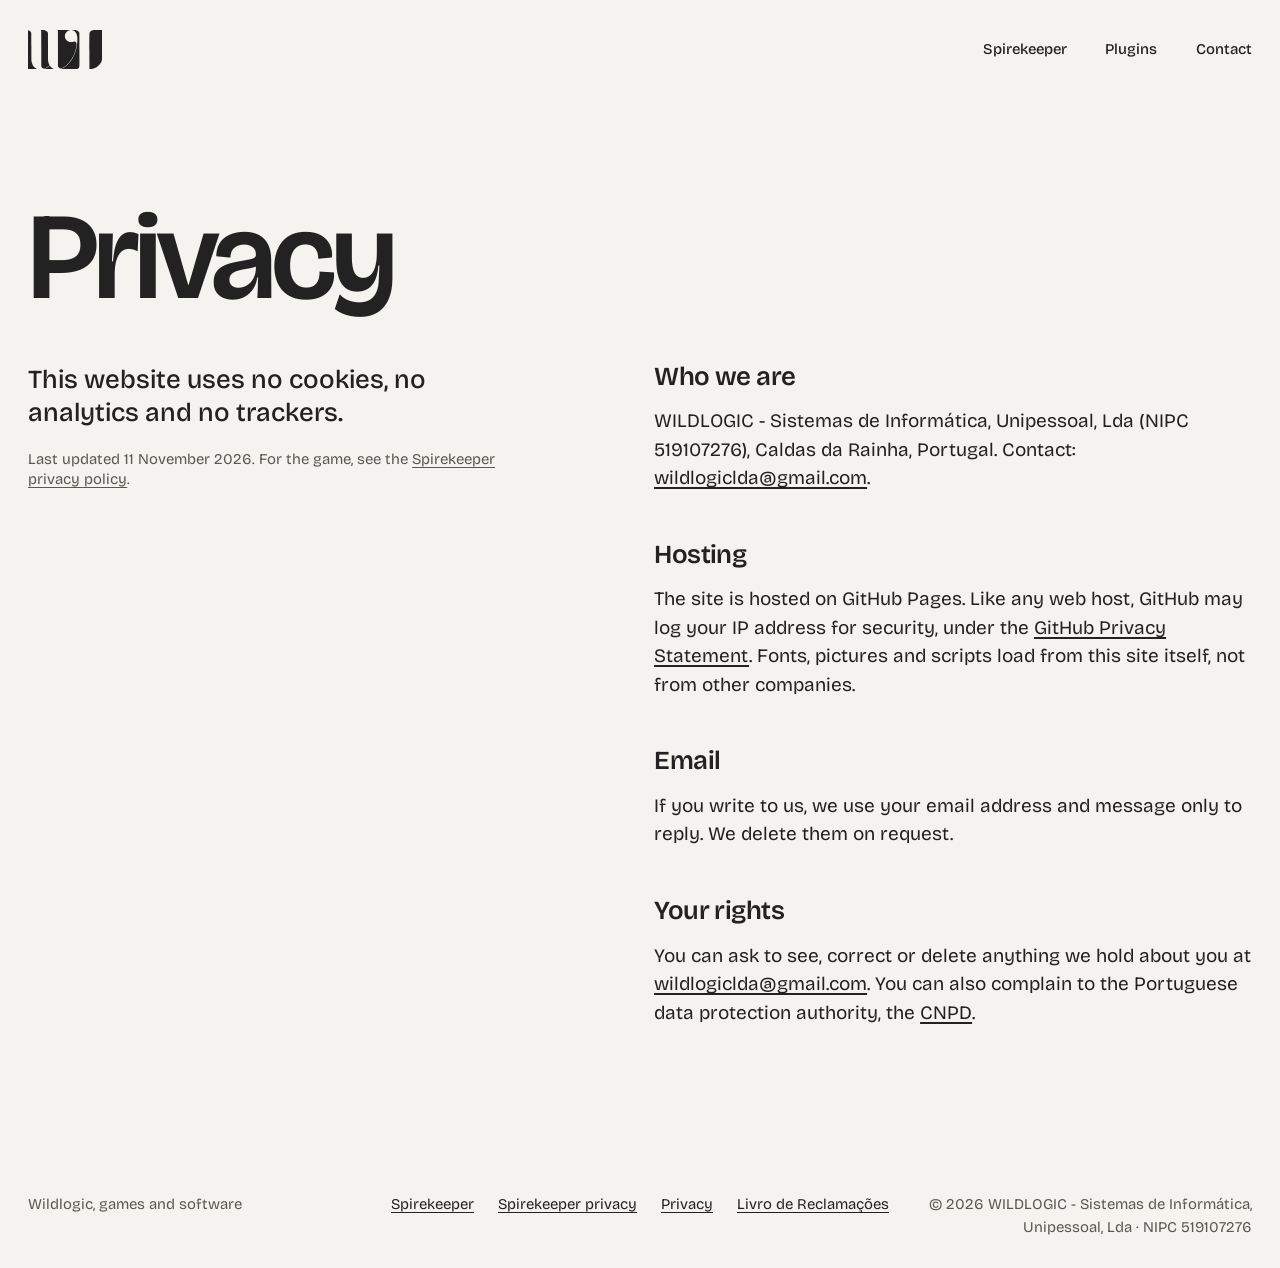
==== privacy/index.html @ 3e1fdd64 "Wildlogic website: home, Spirekeeper page and privacy pages Co-Authored-By: Claude Fable 5.2 <norepl" ====
<!doctype html>
<html lang="en">
<head>
<meta charset="utf-8">
<meta name="viewport" content="width=device-width, initial-scale=1">
<title>Privacy | Wildlogic</title>
<meta name="description" content="This website uses no cookies, no analytics and no trackers.">
<link rel="canonical" href="https://wildlogic.pt/privacy/">
<meta name="theme-color" content="#222222">
<meta property="og:type" content="website">
<meta property="og:site_name" content="Wildlogic">
<meta property="og:title" content="Privacy | Wildlogic">
<meta property="og:description" content="This website uses no cookies, no analytics and no trackers.">
<meta property="og:url" content="https://wildlogic.pt/privacy/">
<meta property="og:image" content="https://wildlogic.pt/assets/img/og.jpg">
<meta name="twitter:card" content="summary_large_image">
<link rel="icon" href="../favicon.svg" type="image/svg+xml">
<link rel="apple-touch-icon" href="../apple-touch-icon.png">
<link rel="preload" href="../assets/fonts/bricolage-grotesque-latin-standard-normal.woff2" as="font" type="font/woff2" crossorigin>
<link rel="stylesheet" href="../assets/site.css">
</head>
<body>
<a class="skip" href="#main">Skip to content</a>
<nav class="nav dark" aria-label="Main"><a class="home" href="../" aria-label="Wildlogic home"><svg aria-hidden="true" focusable="false" xmlns="http://www.w3.org/2000/svg" viewBox="6 6 2499 1337"><path fill="currentColor" fill-rule="evenodd" d="M0.0,698.0L0.0,0.0L1256.0,0.0L2512.0,0.0L2512.0,698.0L2512.0,1396.0L1256.0,1396.0L0.0,1396.0L0.0,698.0ZM2082.8,1341.0L2504.0,1341.0L2504.0,1178.8C2503.9,1019.8 2503.9,1016.5 2502.1,1018.8C2501.0,1020.0 2499.9,1022.9 2499.5,1025.3C2498.4,1032.1 2494.9,1042.4 2489.9,1053.8C2488.9,1056.1 2488.0,1058.6 2488.0,1059.2C2488.0,1060.4 2485.9,1065.2 2480.0,1077.5C2469.9,1098.4 2466.8,1104.8 2464.7,1108.2C2445.8,1139.4 2434.6,1156.0 2423.4,1169.0C2420.9,1172.0 2416.2,1177.4 2413.2,1181.0C2406.0,1189.4 2380.3,1215.1 2372.6,1221.5C2369.3,1224.3 2365.1,1227.9 2363.1,1229.6C2352.9,1238.4 2328.8,1256.0 2318.6,1262.1C2294.7,1276.5 2277.7,1285.4 2258.5,1293.7C2254.1,1295.6 2249.6,1297.5 2248.5,1298.0C2247.4,1298.5 2244.6,1299.6 2242.2,1300.5C2231.8,1304.2 2229.3,1305.2 2226.3,1306.5C2224.6,1307.3 2222.1,1308.0 2220.9,1308.0C2219.6,1308.0 2216.3,1308.8 2213.5,1309.9C2205.7,1312.8 2195.3,1315.8 2185.0,1318.0C2179.8,1319.1 2172.4,1320.8 2168.6,1321.6C2162.3,1323.1 2154.9,1324.2 2131.5,1326.9C2117.3,1328.6 2082.7,1329.9 2081.2,1328.7C2080.2,1327.9 2080.1,1207.7 2080.3,724.6C2080.6,121.5 2080.6,121.5 2082.7,112.5C2085.6,99.8 2088.9,90.5 2092.8,83.5C2094.7,80.2 2096.8,76.1 2097.5,74.3C2098.2,72.6 2099.9,70.1 2101.2,68.9C2102.4,67.6 2106.0,63.5 2109.0,59.9C2127.1,38.0 2161.5,21.1 2188.1,21.0C2194.9,21.0 2196.0,20.0 2196.0,13.3L2196.0,8.0L1913.6,8.0C1631.3,8.0 1631.3,8.0 1630.6,12.7C1629.7,19.2 1630.9,20.1 1641.7,21.0C1646.5,21.5 1651.8,22.3 1653.3,22.9C1654.9,23.5 1657.1,24.0 1658.3,24.0C1659.5,24.1 1662.3,24.9 1664.5,26.0C1666.7,27.1 1669.7,27.9 1671.1,28.0C1672.6,28.0 1674.9,28.9 1676.3,30.0C1677.7,31.1 1679.1,32.0 1679.4,32.0C1681.5,32.0 1697.5,42.1 1703.0,46.9C1722.3,63.7 1732.6,79.8 1740.8,106.0C1743.4,114.5 1743.4,114.5 1743.7,672.8C1744.0,1231.2 1744.0,1231.2 1741.5,1240.4C1734.6,1265.8 1727.4,1278.7 1710.5,1295.6C1701.6,1304.6 1686.6,1316.0 1683.5,1316.0C1683.0,1316.0 1681.4,1316.9 1680.0,1318.0C1678.6,1319.1 1676.7,1320.0 1675.7,1320.0C1674.6,1320.0 1672.6,1320.6 1671.2,1321.4C1664.9,1324.7 1652.2,1327.8 1642.6,1328.4C1637.2,1328.7 1632.5,1329.2 1632.3,1329.4C1630.9,1330.7 1630.0,1338.3 1631.1,1339.6C1632.2,1341.0 1646.8,1342.0 1656.5,1341.4C1659.2,1341.2 1851.1,1341.0 2082.8,1341.0ZM474.5,1337.9C479.4,1336.9 484.7,1336.0 486.2,1336.0C487.6,1336.0 494.6,1334.9 501.7,1333.5C513.5,1331.2 517.1,1330.3 530.0,1326.5C532.5,1325.7 536.1,1324.8 538.0,1324.5C542.1,1323.7 558.5,1318.1 569.0,1313.9C571.5,1313.0 576.2,1311.2 579.5,1310.0C582.8,1308.8 589.1,1306.0 593.5,1303.9C597.9,1301.7 601.9,1300.0 602.3,1300.0C603.5,1300.0 635.1,1284.2 636.9,1282.7C637.8,1282.0 639.6,1280.8 641.0,1280.1C642.4,1279.5 645.2,1277.9 647.2,1276.7C649.2,1275.5 655.3,1271.9 660.7,1268.7C666.1,1265.5 674.3,1260.2 679.0,1256.9C683.7,1253.6 688.9,1250.0 690.5,1249.0C694.0,1246.7 694.4,1246.4 703.5,1240.0C707.4,1237.3 711.2,1234.5 712.0,1233.7C712.8,1233.0 715.5,1230.8 718.0,1228.9C720.4,1227.0 725.6,1222.9 729.5,1219.7C741.2,1209.9 741.1,1209.9 746.0,1217.3C748.4,1220.7 751.2,1224.6 752.5,1226.0C753.7,1227.4 756.3,1231.0 758.3,1234.1C767.9,1249.0 803.3,1283.1 819.5,1293.0C826.2,1297.2 826.6,1297.4 830.6,1299.8C832.8,1301.0 835.9,1302.9 837.5,1304.0C842.0,1306.9 851.8,1312.0 853.0,1312.0C853.8,1312.0 857.3,1313.5 874.5,1321.6C876.1,1322.4 880.0,1323.7 883.0,1324.6C886.0,1325.4 891.4,1327.0 895.0,1328.0C898.6,1329.0 902.9,1330.3 904.5,1330.9C911.1,1333.1 920.9,1335.2 928.5,1336.0C932.9,1336.5 939.4,1337.6 943.0,1338.4C956.6,1341.4 1023.0,1341.3 1037.0,1338.2C1039.5,1337.6 1046.2,1336.6 1052.0,1336.0C1057.8,1335.4 1062.9,1334.5 1063.5,1334.0C1064.0,1333.6 1066.8,1333.0 1069.5,1332.6C1076.9,1331.6 1092.1,1328.0 1095.3,1326.4C1096.9,1325.6 1099.0,1325.0 1100.1,1325.0C1102.2,1325.0 1115.4,1321.0 1123.0,1318.0C1125.5,1317.1 1128.8,1315.8 1130.5,1315.2C1138.7,1312.4 1140.8,1311.6 1144.6,1309.9C1146.9,1308.8 1149.4,1308.0 1150.2,1308.0C1151.1,1308.0 1152.9,1307.1 1154.3,1306.0C1155.7,1304.9 1157.3,1304.0 1157.9,1304.0C1159.2,1304.0 1175.7,1296.5 1182.5,1292.8C1185.2,1291.3 1191.1,1288.2 1195.5,1286.0C1210.0,1278.5 1208.2,1279.6 1222.5,1270.4C1227.4,1267.3 1229.4,1266.2 1232.0,1264.8C1235.2,1263.2 1258.4,1247.7 1260.4,1245.9C1261.2,1245.1 1264.4,1242.7 1267.5,1240.5C1272.5,1236.9 1284.9,1227.5 1292.3,1221.7C1295.1,1219.5 1305.2,1210.9 1318.0,1199.9C1333.9,1186.1 1380.7,1139.1 1389.7,1127.8C1391.3,1126.0 1396.5,1119.8 1401.5,1114.1C1406.5,1108.4 1413.2,1100.2 1416.5,1096.0C1419.8,1091.7 1424.7,1085.3 1427.5,1081.8C1434.7,1072.7 1447.1,1056.1 1450.0,1051.9C1451.4,1049.8 1454.8,1044.9 1457.5,1041.0C1464.5,1030.9 1465.1,1029.9 1468.3,1024.9C1469.9,1022.5 1472.0,1019.3 1473.0,1017.9C1478.6,1009.9 1487.2,996.8 1488.0,994.8C1488.5,993.5 1490.9,989.4 1493.4,985.5C1498.2,978.0 1515.2,948.7 1519.5,940.5C1520.9,937.8 1523.2,933.5 1524.6,931.0C1529.8,921.8 1549.4,882.4 1552.9,874.0C1553.5,872.6 1554.4,870.8 1554.8,870.0C1555.9,868.2 1558.9,861.6 1562.5,853.5C1564.0,850.2 1565.8,846.1 1566.5,844.5C1567.2,842.9 1569.0,838.6 1570.5,835.0C1571.9,831.4 1573.8,827.3 1574.6,825.8C1575.4,824.4 1576.0,822.6 1576.0,822.0C1576.0,821.3 1576.8,818.9 1577.9,816.6C1582.9,805.6 1584.0,802.9 1584.0,801.8C1584.0,801.2 1584.9,798.9 1585.9,796.6C1587.5,793.0 1589.3,788.4 1594.5,774.0C1595.2,772.1 1596.7,768.0 1597.8,765.0C1599.0,762.0 1600.2,758.2 1600.6,756.6C1601.0,755.0 1601.9,752.5 1602.6,751.1C1603.4,749.7 1604.0,747.8 1604.0,747.0C1604.0,746.2 1604.8,743.3 1605.9,740.5C1608.8,732.7 1610.1,728.9 1611.5,724.0C1612.2,721.5 1613.5,717.5 1614.3,715.0C1615.7,710.9 1617.1,706.2 1622.1,689.5C1625.9,676.4 1627.4,671.3 1628.6,666.0C1630.3,658.8 1631.8,653.0 1634.0,645.0C1637.3,632.9 1639.2,624.5 1640.0,619.4C1640.4,616.7 1641.5,611.9 1642.3,608.9C1643.2,606.0 1644.4,600.8 1645.0,597.5C1645.6,594.2 1647.0,587.2 1648.0,582.0C1649.1,576.8 1650.5,569.4 1651.1,565.5C1651.7,561.6 1652.8,555.6 1653.5,552.0C1655.0,545.2 1657.3,531.0 1659.1,517.5C1659.6,513.1 1660.8,505.0 1661.7,499.5C1662.5,494.0 1663.6,484.6 1664.1,478.5C1664.6,472.4 1665.5,464.4 1666.0,460.5C1666.6,456.6 1667.7,443.8 1668.5,432.0C1669.3,420.2 1670.5,404.6 1671.1,397.5C1672.8,377.1 1671.7,268.9 1669.7,253.5C1668.8,246.9 1668.0,238.8 1668.0,235.5C1668.0,232.1 1667.3,226.8 1666.5,223.7C1665.7,220.5 1664.6,214.2 1664.1,209.6C1663.5,205.0 1662.5,198.8 1661.7,195.8C1660.9,192.9 1659.3,186.0 1658.0,180.5C1656.8,175.0 1655.2,168.9 1654.5,167.0C1653.8,165.1 1652.0,159.7 1650.6,155.0C1649.1,150.3 1647.1,144.7 1646.1,142.5C1642.2,133.9 1641.1,131.4 1640.4,129.0C1640.1,127.6 1639.0,125.4 1638.1,124.0C1637.2,122.6 1635.9,120.4 1635.2,119.0C1634.6,117.6 1633.6,115.8 1633.1,115.0C1632.5,114.2 1630.2,110.1 1627.9,106.0C1625.6,101.9 1621.8,96.2 1619.6,93.3C1617.3,90.5 1613.9,86.0 1612.0,83.4C1606.9,76.4 1587.6,57.2 1579.7,51.2C1566.7,41.3 1542.2,27.0 1534.0,24.5C1532.6,24.1 1530.2,23.2 1528.5,22.4C1523.9,20.4 1516.9,17.9 1512.5,16.8C1510.3,16.3 1506.0,15.2 1503.0,14.4C1483.5,9.2 1447.7,6.4 1439.7,9.4C1437.4,10.3 1430.3,11.4 1424.0,11.9C1416.1,12.6 1410.2,13.7 1405.0,15.5C1400.9,17.0 1395.2,18.7 1392.5,19.4C1384.1,21.7 1375.7,24.8 1371.0,27.4C1368.5,28.8 1364.7,30.9 1362.5,32.0C1360.3,33.1 1357.8,34.4 1357.0,34.8C1352.8,37.2 1351.1,38.1 1346.9,40.4C1342.9,42.5 1335.1,48.4 1316.2,64.0C1313.8,65.9 1307.3,73.1 1301.7,79.9C1286.9,97.8 1285.3,99.9 1282.3,106.0C1280.8,109.0 1278.0,114.2 1276.0,117.5C1270.3,127.2 1266.3,136.0 1264.2,143.5C1263.1,147.3 1261.8,151.8 1261.2,153.5C1260.7,155.2 1259.5,158.8 1258.5,161.5C1256.2,168.3 1252.0,200.5 1252.0,211.3C1252.0,223.4 1255.7,254.2 1257.9,261.0C1258.9,264.0 1260.7,269.9 1262.0,274.0C1263.2,278.1 1265.1,283.8 1266.1,286.5C1267.2,289.3 1268.0,291.9 1268.0,292.3C1268.0,292.7 1271.6,299.3 1276.0,307.0C1280.4,314.7 1284.0,321.4 1284.0,321.9C1284.0,324.2 1313.1,359.1 1315.9,360.1C1316.8,360.5 1318.2,361.5 1319.0,362.5C1321.2,365.1 1343.5,382.8 1346.2,384.0C1347.4,384.6 1352.1,387.1 1356.5,389.5C1371.4,397.7 1385.0,404.0 1387.9,404.0C1388.9,404.0 1391.7,404.9 1394.1,406.0C1396.5,407.1 1399.6,408.0 1401.0,408.0C1402.4,408.0 1404.8,408.7 1406.5,409.6C1409.3,411.1 1417.1,412.3 1443.0,415.1C1460.5,417.0 1479.3,415.6 1500.0,410.9C1508.9,408.9 1526.4,404.4 1533.4,402.3C1536.1,401.5 1541.5,400.5 1545.4,400.0C1549.3,399.5 1556.4,398.6 1561.2,397.9C1568.3,396.9 1571.7,396.9 1579.2,398.0C1584.3,398.7 1591.0,399.6 1594.0,400.0C1599.6,400.8 1607.6,403.8 1614.1,407.6C1619.3,410.7 1630.9,421.9 1632.6,425.4C1633.4,427.1 1635.6,431.4 1637.5,435.0C1639.4,438.5 1641.0,442.3 1641.0,443.3C1641.0,444.3 1641.5,446.1 1642.1,447.2C1646.9,456.1 1648.6,496.2 1645.2,519.0C1644.5,523.1 1643.6,529.9 1643.1,534.0C1641.2,548.0 1639.8,556.5 1638.3,563.0C1637.4,566.6 1636.4,572.4 1636.0,576.0C1635.6,579.6 1634.6,585.4 1633.7,589.0C1632.9,592.6 1631.7,598.0 1631.0,601.0C1628.0,615.8 1626.8,620.9 1625.5,625.5C1624.8,628.2 1623.7,632.8 1623.1,635.5C1622.6,638.2 1621.2,644.3 1620.0,649.0C1618.8,653.7 1617.2,660.1 1616.5,663.4C1615.7,666.6 1614.6,670.5 1614.0,672.0C1613.4,673.5 1612.2,677.4 1611.5,680.6C1609.1,690.9 1606.3,700.5 1605.2,702.7C1604.5,703.9 1604.0,705.9 1604.0,707.2C1604.0,708.5 1603.4,710.7 1602.6,712.2C1601.8,713.7 1600.9,716.4 1600.5,718.2C1600.2,720.0 1599.0,723.8 1598.0,726.5C1597.0,729.2 1594.8,735.8 1593.1,741.0C1589.9,750.9 1583.1,770.5 1581.1,775.3C1580.5,776.9 1580.0,778.6 1580.0,779.1C1580.0,779.6 1579.1,781.7 1578.0,783.7C1576.9,785.8 1576.0,788.1 1576.0,788.8C1576.0,789.5 1575.2,792.0 1574.2,794.3C1573.2,796.6 1571.1,801.9 1569.5,806.0C1567.9,810.1 1566.0,814.4 1565.3,815.5C1564.6,816.6 1564.0,818.2 1564.0,819.2C1564.0,821.0 1561.4,827.4 1557.9,834.2C1556.9,836.2 1556.0,838.5 1556.0,839.3C1556.0,840.1 1555.1,841.9 1554.0,843.3C1552.9,844.7 1552.0,846.3 1552.0,847.0C1552.0,848.0 1550.5,851.6 1545.0,863.5C1543.9,865.7 1542.9,868.2 1542.6,869.0C1542.3,869.8 1541.6,871.2 1541.0,872.0C1540.5,872.8 1539.6,874.6 1539.0,876.0C1538.5,877.4 1537.6,879.2 1537.1,880.0C1536.7,880.8 1533.4,887.4 1529.9,894.5C1524.0,906.5 1519.4,915.4 1508.0,936.5C1503.4,945.2 1493.7,961.8 1486.0,974.5C1483.3,978.9 1479.7,985.0 1477.9,988.0C1476.1,991.0 1473.1,995.6 1471.3,998.2C1469.5,1000.8 1468.0,1003.4 1468.0,1004.0C1468.0,1004.5 1467.2,1005.7 1466.2,1006.7C1465.2,1007.7 1460.5,1014.4 1455.7,1021.5C1439.0,1046.3 1419.5,1072.9 1406.6,1088.4C1404.4,1091.1 1401.4,1094.8 1400.0,1096.6C1379.1,1123.9 1328.9,1174.8 1294.0,1204.1C1271.2,1223.2 1231.9,1251.4 1215.5,1260.4C1213.8,1261.3 1211.6,1262.6 1210.5,1263.2C1208.6,1264.4 1199.1,1270.0 1194.5,1272.7C1189.5,1275.7 1155.7,1292.0 1154.6,1292.0C1154.0,1292.0 1152.6,1292.6 1151.5,1293.4C1148.9,1295.2 1138.4,1299.2 1129.3,1302.0C1118.0,1305.4 1098.4,1305.1 1085.8,1301.5C1063.6,1295.0 1040.7,1277.7 1031.1,1260.0C1024.8,1248.4 1021.0,1238.1 1020.1,1229.9C1019.7,1226.3 1019.0,1222.8 1018.6,1222.2C1018.3,1221.6 1018.0,955.7 1018.0,631.3C1017.9,138.6 1017.7,40.6 1016.6,36.0C1013.8,24.9 1005.3,14.4 997.0,11.9C994.7,11.2 992.6,10.0 992.3,9.3C991.9,8.2 953.7,8.0 779.8,8.0L567.9,8.0L568.2,13.8C568.5,19.5 568.5,19.5 575.5,20.3C584.7,21.4 599.7,24.8 603.0,26.5C604.4,27.2 607.3,28.1 609.3,28.5C620.0,30.5 645.2,49.1 656.9,63.5C663.3,71.4 676.0,94.6 676.0,98.4C676.0,99.6 676.7,101.8 677.6,103.5C681.2,110.4 681.3,115.2 681.9,561.5C682.6,1001.2 682.8,1024.8 686.0,1038.5C686.5,1040.7 687.2,1045.7 687.5,1049.5C688.1,1057.1 691.5,1077.8 693.2,1085.0C693.8,1087.5 694.8,1092.4 695.5,1096.0C696.2,1099.6 697.4,1104.8 698.3,1107.5C701.9,1118.8 704.0,1126.6 704.0,1128.3C704.0,1129.3 704.6,1131.3 705.4,1132.8C706.2,1134.3 708.2,1139.7 710.0,1144.9C711.8,1150.1 713.9,1155.5 714.6,1156.9C715.4,1158.3 716.0,1160.1 716.0,1160.8C716.0,1161.5 716.9,1163.8 717.9,1165.8C728.9,1187.3 734.1,1198.4 733.8,1199.9C733.6,1200.8 730.8,1204.0 727.5,1206.8C724.2,1209.7 720.6,1212.9 719.5,1213.9C718.4,1214.9 715.9,1216.7 714.0,1218.0C712.1,1219.3 707.3,1223.0 703.3,1226.2C699.4,1229.4 695.9,1232.0 695.5,1232.0C695.1,1232.0 693.0,1233.5 690.7,1235.4C688.4,1237.2 683.8,1240.5 680.6,1242.6C677.4,1244.8 673.7,1247.2 672.5,1248.0C671.3,1248.8 668.3,1250.8 665.9,1252.4C663.5,1253.9 659.9,1256.2 658.0,1257.5C653.4,1260.5 628.0,1274.8 621.0,1278.4C618.0,1279.9 614.8,1281.5 614.0,1282.0C611.2,1283.7 593.5,1291.7 591.0,1292.5C589.6,1292.9 587.6,1293.9 586.5,1294.6C585.4,1295.4 583.6,1296.0 582.5,1296.0C581.4,1296.0 579.6,1296.6 578.5,1297.4C576.7,1298.6 573.2,1299.7 560.5,1303.1C555.5,1304.5 533.8,1304.5 528.5,1303.1C504.3,1296.9 489.6,1287.8 474.5,1269.5C468.2,1261.9 460.0,1247.1 460.0,1243.3C460.0,1242.5 459.3,1240.5 458.4,1238.7C454.0,1230.3 454.1,1242.8 454.0,625.3C454.0,120.2 453.8,39.3 452.6,34.6C449.8,23.9 440.8,13.2 433.1,11.5C431.5,11.2 429.6,10.2 428.9,9.4C427.9,8.2 399.0,8.0 217.9,8.0L8.0,8.0L8.0,14.4C8.0,20.7 8.0,20.7 15.5,21.3C24.8,22.1 36.6,24.6 40.2,26.5C41.6,27.3 43.6,28.0 44.7,28.0C46.4,28.0 49.4,29.4 61.5,36.2C64.2,37.7 67.4,39.4 68.6,39.9C73.0,41.9 97.2,67.0 100.3,72.8C107.8,86.7 112.0,95.6 112.0,97.2C112.0,98.2 112.7,100.5 113.6,102.2C118.5,111.7 118.3,94.0 119.1,572.5C119.6,881.5 120.1,1020.5 120.9,1025.0C121.4,1028.6 122.4,1036.9 123.0,1043.5C123.6,1050.1 124.8,1058.4 125.5,1062.0C126.3,1065.6 127.2,1071.0 127.6,1074.0C127.9,1077.0 128.8,1081.8 129.5,1084.5C130.2,1087.2 131.1,1091.8 131.5,1094.5C131.8,1097.2 132.9,1102.2 133.9,1105.5C135.0,1108.8 136.3,1113.4 136.9,1115.8C137.5,1118.1 138.5,1121.9 139.1,1124.2C141.8,1134.2 152.7,1163.4 157.5,1173.5C160.4,1179.5 163.5,1186.1 164.4,1188.0C165.2,1189.9 166.4,1192.2 166.9,1193.0C167.4,1193.8 171.6,1200.8 176.1,1208.5C180.6,1216.2 186.1,1224.8 188.2,1227.5C190.4,1230.2 194.4,1235.4 197.2,1239.0C209.7,1255.1 239.2,1282.9 252.0,1290.8C253.4,1291.7 258.1,1294.7 262.6,1297.6C284.7,1312.0 316.3,1325.3 343.6,1331.6C347.0,1332.3 351.0,1333.4 352.4,1334.0C353.9,1334.5 359.2,1335.5 364.3,1336.0C369.3,1336.6 375.3,1337.6 377.5,1338.2C389.4,1341.5 458.8,1341.2 474.5,1337.9Z"/></svg></a><span class="links"><a href="../spirekeeper/">Spirekeeper</a><a href="../index.html#plugins">Plugins</a><a href="../index.html#contact">Contact</a></span></nav>
<main id="main">

<article class="doc">
  <h1>Privacy</h1>
  <p class="tldr">This website uses no cookies, no analytics and no trackers.<small>Last updated 11 November 2026. For the game, see the <a href="../spirekeeper/privacy/">Spirekeeper privacy policy</a>.</small></p>
  <div class="body">
    <h2>Who we are</h2>
    <p>WILDLOGIC - Sistemas de Informática, Unipessoal, Lda (NIPC 519107276), Caldas da Rainha, Portugal. Contact: <a href="mailto:wildlogiclda@gmail.com">wildlogiclda@gmail.com</a>.</p>
    <h2>Hosting</h2>
    <p>The site is hosted on GitHub Pages. Like any web host, GitHub may log your IP address for security, under the <a href="https://docs.github.com/en/site-policy/privacy-policies/github-general-privacy-statement" rel="noopener">GitHub Privacy Statement</a>. Fonts, pictures and scripts load from this site itself, not from other companies.</p>
    <h2>Email</h2>
    <p>If you write to us, we use your email address and message only to reply. We delete them on request.</p>
    <h2>Your rights</h2>
    <p>You can ask to see, correct or delete anything we hold about you at <a href="mailto:wildlogiclda@gmail.com">wildlogiclda@gmail.com</a>. You can also complain to the Portuguese data protection authority, the <a href="https://www.cnpd.pt/" rel="noopener">CNPD</a>.</p>
  </div>
</article>

</main>
<footer class="foot short">
  <p>Wildlogic, games and software</p>
  <nav aria-label="Footer"><a href="../spirekeeper/">Spirekeeper</a><a href="../spirekeeper/privacy/">Spirekeeper privacy</a><a href="../privacy/">Privacy</a><a href="https://www.livroreclamacoes.pt/" rel="noopener">Livro de Reclamações</a></nav>
  <p>© 2026 WILDLOGIC - Sistemas de Informática, Unipessoal, Lda · NIPC 519107276</p>
</footer>
</body>
</html>
---- assets/site.css ----
/* Wildlogic. Two colours only, taken from the company card: paper and ink.
   All other colour on the site comes from the work itself. */
@font-face { font-family: "Bricolage Grotesque"; src: url("fonts/bricolage-grotesque-latin-standard-normal.woff2") format("woff2"); font-weight: 200 800; font-stretch: 75% 100%; font-display: swap; unicode-range: U+0000-00FF, U+0131, U+0152-0153, U+02BB-02BC, U+02C6, U+02DA, U+02DC, U+2000-206F, U+20AC, U+2122, U+2212, U+FEFF, U+FFFD; }
@font-face { font-family: "Bricolage Grotesque"; src: url("fonts/bricolage-grotesque-latin-ext-standard-normal.woff2") format("woff2"); font-weight: 200 800; font-stretch: 75% 100%; font-display: swap; unicode-range: U+0100-02AF, U+1E00-1E9F, U+2020, U+20A0-20AB, U+20AD-20C0, U+2113; }

:root {
  --paper: #f4f3ef;
  --paper-2: #e9e7e0;
  --ink: #222222;
  --ink-2: #2e2e2e;
  --muted-on-paper: #5a5852;
  --muted-on-ink: #b8b5ad;

  --bg: var(--paper); --fg: var(--ink); --soft: var(--muted-on-paper); --panel: var(--paper-2);

  --face: "Bricolage Grotesque", "Helvetica Neue", Arial, sans-serif;
  --step-small: clamp(0.875rem, 0.85rem + 0.1vw, 0.9375rem);
  --step-body: clamp(1.0625rem, 1rem + 0.25vw, 1.1875rem);
  --step-lead: clamp(1.25rem, 1.1rem + 0.7vw, 1.625rem);
  --step-head: clamp(2rem, 1.3rem + 3.2vw, 4rem);
  --step-mega: clamp(3rem, 1rem + 8.4vw, 9rem);

  --m: clamp(16px, 2.2vw, 32px);           /* the one pair of page margins */
  --gap: clamp(96px, 13vw, 200px);         /* between sections */
  --out: cubic-bezier(.22, 1, .36, 1);     /* entrances, things arriving */
  --io: cubic-bezier(.65, 0, .35, 1);      /* things moving on screen */
  color-scheme: light;
}
.on-ink { --bg: var(--ink); --fg: var(--paper); --soft: var(--muted-on-ink); --panel: var(--ink-2); }

*, *::before, *::after { box-sizing: border-box; }
html { -webkit-text-size-adjust: 100%; }
body { margin: 0; background: var(--paper); color: var(--ink); font: 400 var(--step-body)/1.5 var(--face); -webkit-font-smoothing: antialiased; overflow-x: clip; }
img, video, canvas, svg { display: block; max-width: 100%; }
a { color: inherit; text-underline-offset: .18em; text-decoration-thickness: .08em; }
p { margin: 0; }
h1, h2, h3 { margin: 0; font-weight: 600; letter-spacing: -0.04em; line-height: .92; text-wrap: balance; }
:focus-visible { outline: 3px solid currentColor; outline-offset: 3px; }
::selection { background: var(--ink); color: var(--paper); }
.on-ink ::selection, .hero ::selection { background: var(--paper); color: var(--ink); }
.vh { position: absolute; width: 1px; height: 1px; overflow: hidden; clip-path: inset(50%); white-space: nowrap; }
.skip { position: fixed; left: var(--m); top: -80px; z-index: 100; background: var(--paper); color: var(--ink); padding: 12px 16px; }
.skip:focus { top: var(--m); }

.field { background: var(--bg); color: var(--fg); padding: var(--gap) var(--m); }

/* buttons: square, one fill, decided once */
.btn { display: inline-flex; align-items: center; justify-content: center; min-height: 52px; padding: 0 28px; background: var(--fg); color: var(--bg); font: 500 var(--step-body)/1 var(--face); text-decoration: none; cursor: pointer; border: 0; transition: transform 160ms var(--out), background-color 160ms var(--out); }
.btn:hover { transform: translateY(-2px); }
.btn:active { transform: scale(.97); transition-duration: 80ms; }

/* ---------- nav ---------- */
.nav { position: absolute; inset: 0 0 auto 0; z-index: 30; display: flex; justify-content: flex-end; gap: clamp(16px, 3vw, 40px); padding: var(--m); color: var(--paper); font-size: var(--step-small); font-weight: 500; }
.nav a { position: relative; text-decoration: none; padding: 10px 0; }
.nav a::after { content: ""; position: absolute; left: 0; right: 0; bottom: 4px; height: 2px; background: currentColor; transform: scaleX(0); transform-origin: 0 50%; transition: transform 240ms var(--out); }
.nav a:hover::after, .nav a[aria-current]::after { transform: scaleX(1); }
.nav .home::after { display: none; }
.nav.dark { color: var(--ink); justify-content: space-between; align-items: center; position: static; }
.nav .home { display: block; width: 74px; padding: 0; }
.nav .links { display: flex; gap: clamp(16px, 3vw, 40px); }

/* ---------- hero: the name split to two corners over the live picture ---------- */
.hero { position: relative; height: 230svh; background: var(--ink); color: var(--paper); }
.hero-stage { position: sticky; top: 0; height: 100svh; overflow: hidden; isolation: isolate; }
.hero-stage > * { z-index: 1; }
.hero-stage > video, .hero-stage > canvas { z-index: 0; }
.hero-stage video, .hero-stage canvas { position: absolute; inset: 0; width: 100%; height: 100%; object-fit: cover; }
.hero-stage video { filter: brightness(.7); }
.hero-stage canvas { opacity: 0; transition: opacity 600ms var(--out); }
.hero-stage.gl canvas { opacity: 1; }
.hero-stage.gl video { visibility: hidden; }
.hero h1 { font-size: clamp(1.75rem, 1.2rem + 1.5vw, 2.5rem); line-height: 1; }
.word { position: absolute; margin: 0; display: block; }
.word svg { width: 100%; height: auto; }
.word-wild { left: var(--m); top: calc(var(--m) + 44px); width: min(47vw, 92svh); }
.word-logic { right: var(--m); bottom: var(--m); width: min(52vw, 100svh); }
.hero-say { position: absolute; left: var(--m); bottom: var(--m); width: min(36ch, 40vw); display: grid; gap: 16px; justify-items: start; background: rgb(34 34 34 / .94); padding: 28px 28px 0; } /* not fully opaque on purpose: some renderers cull the canvas under an opaque box and leave a black patch */
.hero-say .btn { margin-top: 8px !important; }
.hero-say .btn { margin: 0 -28px; width: calc(100% + 56px); }
.hero-say p { font-size: var(--step-body); line-height: 1.4; text-wrap: pretty; }
.hero .btn { --fg: rgb(244 243 239 / .97); --bg: var(--ink); }
.hero-turn { position: absolute; right: var(--m); top: calc(var(--m) + 64px); width: min(22ch, 30vw); text-align: right; font-size: var(--step-lead); line-height: 1.2; font-weight: 500; letter-spacing: -0.01em; opacity: 0; }
@media (max-width: 760px) {
  .hero-say { padding: 20px 20px 0; } .hero-say .btn { margin: 0 -20px; width: calc(100% + 40px); }
  .word-wild { width: 78vw; top: calc(var(--m) + 56px); }
  .word-logic { width: 84vw; bottom: auto; top: calc(var(--m) + 56px + 33vw); right: auto; left: calc(100vw - 84vw - var(--m)); }
  .hero-say { width: calc(100vw - 2 * var(--m)); }
  .hero-turn { top: auto; bottom: calc(var(--m) + 230px); right: var(--m); width: 60vw; }
}

/* ---------- showcase: one frame, three distances ---------- */
.show { position: relative; height: 300svh; background: var(--ink); color: var(--paper); }
.show-stage { position: sticky; top: 0; height: 100svh; overflow: hidden; display: grid; place-items: center; padding: var(--m); }
.show-frame { position: relative; width: min(30vw, 56svh); min-width: 240px; aspect-ratio: 4 / 5; overflow: hidden; background: #000; }
.show-frame img { width: 100%; height: 100%; object-fit: cover; transform-origin: 50% 50%; transition: transform 900ms var(--io); will-change: transform; }
.show[data-stage="1"] .show-frame img { transform: scale(1.9); transform-origin: 30% 62%; }
.show[data-stage="2"] .show-frame img { transform: scale(3.1); transform-origin: 68% 48%; }
.show-h { margin: 0; font-size: var(--step-mega); }
.show-h span { position: absolute; z-index: 2; left: 0; right: 0; text-align: center; display: block; pointer-events: none; }
.show-h .a { top: calc(50% - min(30vw, 56svh) * .625 - .98em); }
.show-h .b { top: calc(50% + min(30vw, 56svh) * .625 - .32em); opacity: 0; transform: translateY(.3em); transition: opacity 500ms var(--out), transform 700ms var(--out); }
.show:not([data-stage="0"]) .show-h .b { opacity: 1; transform: none; }
.show-side { position: absolute; top: 50%; width: min(28ch, 26vw); transform: translateY(-50%); display: grid; gap: 20px; justify-items: start; }
.show-facts { left: var(--m); margin: 0; padding: 0; list-style: none; opacity: 0; transition: opacity 500ms var(--out); }
.show-facts b { display: block; font-size: var(--step-head); font-weight: 600; letter-spacing: -0.04em; line-height: 1; }
.show-facts span { color: var(--muted-on-ink); }
.show-cap { right: var(--m); opacity: 0; transition: opacity 500ms var(--out); }
.show-cap .btn { --fg: var(--paper); --bg: var(--ink); }
.show:not([data-stage="0"]) .show-facts, .show[data-stage="2"] .show-cap { opacity: 1; }
.show[data-stage="0"] .show-cap, .show[data-stage="1"] .show-cap { visibility: hidden; }
@media (max-width: 760px) {
  .show-stage { display: block; }
  .show-frame { position: absolute; left: 19vw; top: 19svh; width: 62vw; min-width: 0; }
  .show-h { font-size: 12.5vw; }
  .show-h .a { top: calc(19svh - 1.08em); }
  .show-h .b { top: calc(19svh + 77.5vw - .3em); }
  .show-facts { display: flex; gap: 20px; top: calc(19svh + 77.5vw + 12.5vw + 12px); left: var(--m); right: var(--m); width: auto; transform: none; justify-content: space-between; }
  .show-facts span { font-size: .9375rem; line-height: 1.3; display: block; }
  .show-facts b { font-size: 1.75rem; }
  .show-cap { top: auto; bottom: var(--m); left: var(--m); right: var(--m); width: auto; transform: none; gap: 12px; }
  .show-cap p { font-size: 1rem; }
  .show[data-stage="2"] .show-facts { opacity: 0; }
}

/* ---------- work: names passing a held square ---------- */
.work { position: relative; padding-bottom: calc(var(--gap) * .6); }
.work-rail { position: absolute; inset: var(--gap) var(--m) calc(var(--gap) * .6); pointer-events: none; }
.work-hold { position: sticky; top: calc(50svh - min(31vw, 450px) / 2); height: min(31vw, 450px); }
.work-sq { position: relative; width: min(31vw, 450px); aspect-ratio: 1; margin: 0 auto; background: var(--paper-2); }
.work-sq .pics { position: absolute; inset: 0; overflow: hidden; }
.work-sq img { position: absolute; inset: 0; width: 100%; height: 100%; object-fit: cover; opacity: 0; transition: opacity 220ms linear; }
.work-sq img.on { opacity: .55; }
.work-sq .tile { position: absolute; inset: 0; background: var(--ink); color: var(--paper); display: grid; place-items: center; opacity: 0; transition: opacity 220ms linear; padding: 18%; }
.work-sq .tile.on { opacity: .2; }
.work-fact { position: absolute; top: 50%; transform: translateY(-50%); font-size: var(--step-body); font-weight: 500; white-space: nowrap; }
.work-fact.l { left: 0; }
.work-fact.r { right: 0; }
.work-list { position: relative; z-index: 1; margin: 0; padding: 0; list-style: none; text-align: center; }
.work-list li, .work h2 { font-size: clamp(2.6rem, 9.6vw, 9.5rem); font-weight: 600; letter-spacing: -0.045em; line-height: .98; padding: .12em 0; }
.work h2 { position: relative; z-index: 1; text-align: center; color: var(--muted-on-paper); }
.work-list a { text-decoration: none; display: inline-block; color: var(--muted-on-paper); transition: color 200ms linear; }
.work-list li.on a, .work-list a:hover, .work-list a:focus-visible { color: var(--ink); }
.work-list li { padding-bottom: 22svh; }
.work-list li:last-child { padding-bottom: 26svh; }
@media (max-width: 760px) {
  .work-hold { top: calc(50svh - 30vw); height: 60vw; }
  .work-sq { width: 60vw; }
  .work-fact { top: calc(100% + 12px); transform: none; font-size: 1rem; }
  .work-list li, .work h2 { font-size: 13vw; }
}

/* ---------- plugins: sticky picture, active list ---------- */
.plug { display: grid; grid-template-columns: repeat(12, minmax(0, 1fr)); column-gap: var(--m); align-items: start; }
.plug-pic { grid-column: 1 / span 6; position: sticky; top: 12vh; aspect-ratio: 1280 / 880; background: var(--paper); overflow: hidden; }
.plug-pic > * { position: absolute; inset: 0; width: 100%; height: 100%; object-fit: cover; object-position: 0 0; opacity: 0; transition: opacity 300ms linear; }
.plug-pic > .on { opacity: 1; }
.plug-body { grid-column: 8 / span 5; }
.plug-body h2 { font-size: var(--step-head); margin-bottom: 20px; }
.plug-body > p { color: var(--muted-on-ink); margin-bottom: 48px; max-width: 40ch; }
.plug-list { margin: 0; padding: 0; list-style: none; }
.plug-list button { all: unset; box-sizing: border-box; display: flex; width: 100%; justify-content: space-between; align-items: baseline; gap: 16px; min-height: 58px; padding: 12px 0; cursor: pointer; font-size: var(--step-lead); font-weight: 500; letter-spacing: -0.02em; color: var(--muted-on-ink); transition: color 200ms linear, transform 200ms var(--out); }
.plug-list button small { font-size: var(--step-small); font-weight: 400; letter-spacing: 0; }
.plug-list button:hover { transform: translateX(6px); }
.plug-list button:focus-visible { outline: 3px solid var(--paper); }
.plug-list li.on button { color: var(--paper); }
.plug-desc { display: grid; grid-template-rows: 0fr; transition: grid-template-rows 360ms var(--out); }
.plug-desc > div { overflow: hidden; }
.plug-desc p { max-width: 38ch; padding: 0 0 20px; color: var(--paper); font-size: var(--step-body); }
.plug-list li.on .plug-desc { grid-template-rows: 1fr; }
/* interface fragment drawn for Domain Access (no screenshot exists yet) */
.ui { background: #fff; color: #1d2125; font: 400 14px/1.4 system-ui, sans-serif; padding: 6% 7%; display: grid; align-content: start; gap: 14px; }
.ui .ui-h { margin: 0 0 4px; font: 600 22px/1.2 system-ui, sans-serif; }
.ui table { width: 100%; border-collapse: collapse; }
.ui th, .ui td { text-align: left; padding: 10px 8px; border-bottom: 1px solid #dee2e6; }
.ui .tag { display: inline-block; padding: 2px 8px; border-radius: 3px; color: #fff; font-size: 12px; font-weight: 600; }
.ui .ok { background: #357a32; } .ui .no { background: #ca3120; } .ui .tmp { background: #a6670e; } .ui .wait { background: #6a737b; }
.tile-wl { background: var(--paper); color: var(--ink); display: grid; place-items: center; padding: 16%; }
@media (max-width: 860px) {
  .plug { display: block; }
  .plug-pic { top: 0; margin: 0 calc(-1 * var(--m)) 32px; z-index: 2; }
  .ui { font-size: 11px; gap: 6px; } .ui .ui-h { font-size: 15px; } .ui th, .ui td { padding: 5px 4px; }
}

/* ---------- studio ---------- */
.studio { display: grid; grid-template-columns: repeat(12, minmax(0, 1fr)); column-gap: var(--m); row-gap: 48px; align-items: end; }
.studio h2 { grid-column: 1 / -1; font-size: var(--step-mega); }
.studio-mark { grid-column: 1 / span 6; }
.studio-text { grid-column: 8 / span 5; display: grid; gap: 28px; }
.studio-text > p:first-child { font-size: var(--step-lead); line-height: 1.3; font-weight: 500; letter-spacing: -0.01em; }
.facts { width: 100%; border-collapse: collapse; }
.facts th, .facts td { text-align: left; vertical-align: top; padding: 12px 0; font-weight: 400; border-top: 2px solid var(--ink); }
.facts th { width: 9.5rem; color: var(--muted-on-paper); }
@media (max-width: 860px) { .studio-mark, .studio-text { grid-column: 1 / -1; } .studio-mark { width: 70%; } .facts th { width: 7rem; } }

/* ---------- contact: visit card on a picture ---------- */
.contact { position: relative; min-height: 100svh; padding: 60px; display: flex; justify-content: flex-end; align-items: flex-start; isolation: isolate; overflow: hidden; background: var(--ink); }
.contact > img { position: absolute; inset: -8% 0; width: 100%; height: 116%; object-fit: cover; object-position: 28% 50%; z-index: -1; will-change: transform; }
.card { background: var(--paper); color: var(--ink); width: min(420px, 100%); padding: 32px 32px 0; display: grid; gap: 18px; }
.card h2 { font-size: 1.75rem; font-weight: 400; letter-spacing: -0.03em; line-height: 1.05; }
.card .mail { font-size: var(--step-lead); font-weight: 600; letter-spacing: -0.02em; overflow-wrap: anywhere; }
.card dl { margin: 0; display: grid; gap: 6px; }
.card dl div { display: flex; justify-content: space-between; gap: 16px; }
.card dt { color: var(--muted-on-paper); } .card dd { margin: 0; text-align: right; font-variant-numeric: tabular-nums; }
.card .btn { margin: 10px -32px 0; }
@media (max-width: 760px) { .contact { padding: 46svh var(--m) var(--m); min-height: 0; } }

/* ---------- footer: a single quiet line ---------- */
.foot { padding: 30svh var(--m) 30px; display: grid; grid-template-columns: 1fr auto 1fr; gap: 24px; align-items: baseline; font-size: var(--step-small); color: var(--muted-on-paper); }
.foot nav { display: flex; gap: 24px; }
.foot a { color: var(--ink); }
.foot > :last-child { text-align: right; }
.foot.short { padding-top: var(--gap); }
@media (max-width: 760px) { .foot { grid-template-columns: 1fr; gap: 8px; padding-top: 20svh; } .foot > :last-child { text-align: left; } .foot nav { flex-wrap: wrap; gap: 8px 20px; } }

/* ---------- entrances (only when script runs and motion is welcome) ---------- */
.js.motion [data-in] { opacity: 0; transform: translateY(24px); }

/* ---------- game page ---------- */
.g-hero { position: relative; min-height: 100svh; display: grid; align-items: end; isolation: isolate; overflow: hidden; background: var(--ink); color: var(--paper); padding: var(--m); }
.g-hero > img.bg { position: absolute; inset: 0; width: 100%; height: 100%; object-fit: cover; object-position: 30% 50%; z-index: -2; }
.g-hero::after { content: ""; position: absolute; inset: 0; z-index: -1; background: rgba(20, 20, 20, .38); }
.g-hero .logo { width: min(760px, 92vw); margin-left: -1.5%; }
.g-hero p { font-size: var(--step-lead); line-height: 1.25; font-weight: 500; max-width: 34ch; margin: 8px 0 24px; }
.g-hero .row { display: flex; flex-wrap: wrap; gap: 12px 28px; align-items: center; }
.g.hero .btn { --fg: rgb(244 243 239 / .97); --bg: var(--ink); }
.g-h2 { font-size: var(--step-mega); margin-bottom: 48px; }
.shots { display: grid; grid-auto-flow: column; grid-auto-columns: min(82vw, 1040px); gap: var(--m); overflow-x: auto; scroll-snap-type: x mandatory; margin: 0 calc(-1 * var(--m)); padding: 0 var(--m) 16px; scroll-padding: 0 var(--m); overscroll-behavior-x: contain; }
.shots figure { margin: 0; scroll-snap-align: start; }
.shots img { width: 100%; aspect-ratio: 16 / 9; object-fit: cover; }
.shots figcaption { padding-top: 12px; color: var(--soft); }
.cols { display: grid; grid-template-columns: repeat(3, minmax(0, 1fr)); gap: 48px var(--m); }
.cols h3 { font-size: var(--step-lead); letter-spacing: -0.02em; line-height: 1.1; margin-bottom: 16px; }
.cols ul { margin: 0; padding-left: 1.1em; display: grid; gap: 10px; }
.lede { font-size: var(--step-lead); line-height: 1.3; font-weight: 500; max-width: 38ch; margin-bottom: 64px; }
@media (max-width: 860px) { .cols { grid-template-columns: 1fr; } }

/* ---------- documents ---------- */
.doc { padding: clamp(48px, 8vw, 112px) var(--m) 0; display: grid; grid-template-columns: repeat(12, minmax(0, 1fr)); column-gap: var(--m); }
.doc h1 { grid-column: 1 / -1; font-size: var(--step-mega); margin-bottom: 48px; }
.doc .tldr { grid-column: 1 / span 5; font-size: var(--step-lead); line-height: 1.3; font-weight: 500; align-self: start; position: sticky; top: 32px; }
.doc .tldr small { display: block; margin-top: 20px; font-size: var(--step-small); font-weight: 400; color: var(--muted-on-paper); }
.doc .body { grid-column: 7 / span 6; display: grid; gap: 16px; }
.doc h2 { font-size: var(--step-lead); letter-spacing: -0.02em; line-height: 1.1; margin-top: 32px; }
.doc h2:first-child { margin-top: 0; }
.doc ul { margin: 0; padding-left: 1.1em; display: grid; gap: 6px; }
@media (max-width: 860px) { .doc .tldr, .doc .body { grid-column: 1 / -1; position: static; } .doc .tldr { margin-bottom: 48px; } }

@media (prefers-reduced-motion: reduce) {
  *, *::before, *::after { transition-duration: 1ms !important; animation-duration: 1ms !important; }
}
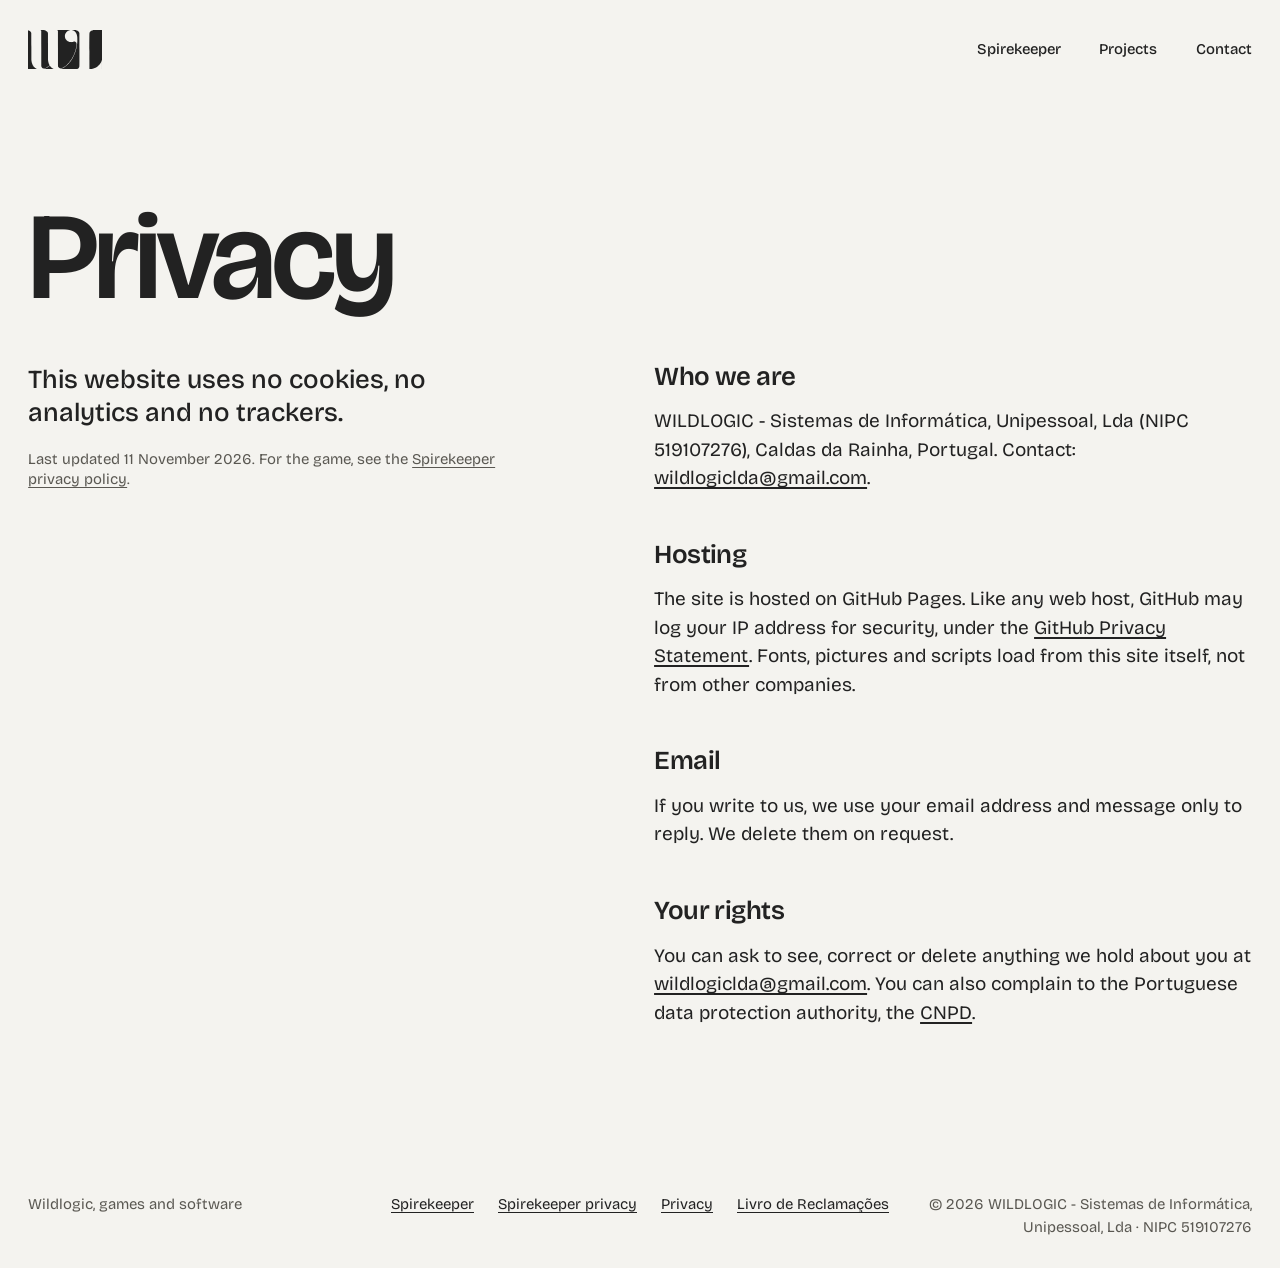
==== commit 86337110: "Home page round 3: neutral code-field hero, project globe, new studio and contact - Hero no longer u" ====
--- a/privacy/index.html
+++ b/privacy/index.html
@@ -21,7 +21,7 @@
 </head>
 <body>
 <a class="skip" href="#main">Skip to content</a>
-<nav class="nav dark" aria-label="Main"><a class="home" href="../" aria-label="Wildlogic home"><svg aria-hidden="true" focusable="false" xmlns="http://www.w3.org/2000/svg" viewBox="6 6 2499 1337"><path fill="currentColor" fill-rule="evenodd" d="M0.0,698.0L0.0,0.0L1256.0,0.0L2512.0,0.0L2512.0,698.0L2512.0,1396.0L1256.0,1396.0L0.0,1396.0L0.0,698.0ZM2082.8,1341.0L2504.0,1341.0L2504.0,1178.8C2503.9,1019.8 2503.9,1016.5 2502.1,1018.8C2501.0,1020.0 2499.9,1022.9 2499.5,1025.3C2498.4,1032.1 2494.9,1042.4 2489.9,1053.8C2488.9,1056.1 2488.0,1058.6 2488.0,1059.2C2488.0,1060.4 2485.9,1065.2 2480.0,1077.5C2469.9,1098.4 2466.8,1104.8 2464.7,1108.2C2445.8,1139.4 2434.6,1156.0 2423.4,1169.0C2420.9,1172.0 2416.2,1177.4 2413.2,1181.0C2406.0,1189.4 2380.3,1215.1 2372.6,1221.5C2369.3,1224.3 2365.1,1227.9 2363.1,1229.6C2352.9,1238.4 2328.8,1256.0 2318.6,1262.1C2294.7,1276.5 2277.7,1285.4 2258.5,1293.7C2254.1,1295.6 2249.6,1297.5 2248.5,1298.0C2247.4,1298.5 2244.6,1299.6 2242.2,1300.5C2231.8,1304.2 2229.3,1305.2 2226.3,1306.5C2224.6,1307.3 2222.1,1308.0 2220.9,1308.0C2219.6,1308.0 2216.3,1308.8 2213.5,1309.9C2205.7,1312.8 2195.3,1315.8 2185.0,1318.0C2179.8,1319.1 2172.4,1320.8 2168.6,1321.6C2162.3,1323.1 2154.9,1324.2 2131.5,1326.9C2117.3,1328.6 2082.7,1329.9 2081.2,1328.7C2080.2,1327.9 2080.1,1207.7 2080.3,724.6C2080.6,121.5 2080.6,121.5 2082.7,112.5C2085.6,99.8 2088.9,90.5 2092.8,83.5C2094.7,80.2 2096.8,76.1 2097.5,74.3C2098.2,72.6 2099.9,70.1 2101.2,68.9C2102.4,67.6 2106.0,63.5 2109.0,59.9C2127.1,38.0 2161.5,21.1 2188.1,21.0C2194.9,21.0 2196.0,20.0 2196.0,13.3L2196.0,8.0L1913.6,8.0C1631.3,8.0 1631.3,8.0 1630.6,12.7C1629.7,19.2 1630.9,20.1 1641.7,21.0C1646.5,21.5 1651.8,22.3 1653.3,22.9C1654.9,23.5 1657.1,24.0 1658.3,24.0C1659.5,24.1 1662.3,24.9 1664.5,26.0C1666.7,27.1 1669.7,27.9 1671.1,28.0C1672.6,28.0 1674.9,28.9 1676.3,30.0C1677.7,31.1 1679.1,32.0 1679.4,32.0C1681.5,32.0 1697.5,42.1 1703.0,46.9C1722.3,63.7 1732.6,79.8 1740.8,106.0C1743.4,114.5 1743.4,114.5 1743.7,672.8C1744.0,1231.2 1744.0,1231.2 1741.5,1240.4C1734.6,1265.8 1727.4,1278.7 1710.5,1295.6C1701.6,1304.6 1686.6,1316.0 1683.5,1316.0C1683.0,1316.0 1681.4,1316.9 1680.0,1318.0C1678.6,1319.1 1676.7,1320.0 1675.7,1320.0C1674.6,1320.0 1672.6,1320.6 1671.2,1321.4C1664.9,1324.7 1652.2,1327.8 1642.6,1328.4C1637.2,1328.7 1632.5,1329.2 1632.3,1329.4C1630.9,1330.7 1630.0,1338.3 1631.1,1339.6C1632.2,1341.0 1646.8,1342.0 1656.5,1341.4C1659.2,1341.2 1851.1,1341.0 2082.8,1341.0ZM474.5,1337.9C479.4,1336.9 484.7,1336.0 486.2,1336.0C487.6,1336.0 494.6,1334.9 501.7,1333.5C513.5,1331.2 517.1,1330.3 530.0,1326.5C532.5,1325.7 536.1,1324.8 538.0,1324.5C542.1,1323.7 558.5,1318.1 569.0,1313.9C571.5,1313.0 576.2,1311.2 579.5,1310.0C582.8,1308.8 589.1,1306.0 593.5,1303.9C597.9,1301.7 601.9,1300.0 602.3,1300.0C603.5,1300.0 635.1,1284.2 636.9,1282.7C637.8,1282.0 639.6,1280.8 641.0,1280.1C642.4,1279.5 645.2,1277.9 647.2,1276.7C649.2,1275.5 655.3,1271.9 660.7,1268.7C666.1,1265.5 674.3,1260.2 679.0,1256.9C683.7,1253.6 688.9,1250.0 690.5,1249.0C694.0,1246.7 694.4,1246.4 703.5,1240.0C707.4,1237.3 711.2,1234.5 712.0,1233.7C712.8,1233.0 715.5,1230.8 718.0,1228.9C720.4,1227.0 725.6,1222.9 729.5,1219.7C741.2,1209.9 741.1,1209.9 746.0,1217.3C748.4,1220.7 751.2,1224.6 752.5,1226.0C753.7,1227.4 756.3,1231.0 758.3,1234.1C767.9,1249.0 803.3,1283.1 819.5,1293.0C826.2,1297.2 826.6,1297.4 830.6,1299.8C832.8,1301.0 835.9,1302.9 837.5,1304.0C842.0,1306.9 851.8,1312.0 853.0,1312.0C853.8,1312.0 857.3,1313.5 874.5,1321.6C876.1,1322.4 880.0,1323.7 883.0,1324.6C886.0,1325.4 891.4,1327.0 895.0,1328.0C898.6,1329.0 902.9,1330.3 904.5,1330.9C911.1,1333.1 920.9,1335.2 928.5,1336.0C932.9,1336.5 939.4,1337.6 943.0,1338.4C956.6,1341.4 1023.0,1341.3 1037.0,1338.2C1039.5,1337.6 1046.2,1336.6 1052.0,1336.0C1057.8,1335.4 1062.9,1334.5 1063.5,1334.0C1064.0,1333.6 1066.8,1333.0 1069.5,1332.6C1076.9,1331.6 1092.1,1328.0 1095.3,1326.4C1096.9,1325.6 1099.0,1325.0 1100.1,1325.0C1102.2,1325.0 1115.4,1321.0 1123.0,1318.0C1125.5,1317.1 1128.8,1315.8 1130.5,1315.2C1138.7,1312.4 1140.8,1311.6 1144.6,1309.9C1146.9,1308.8 1149.4,1308.0 1150.2,1308.0C1151.1,1308.0 1152.9,1307.1 1154.3,1306.0C1155.7,1304.9 1157.3,1304.0 1157.9,1304.0C1159.2,1304.0 1175.7,1296.5 1182.5,1292.8C1185.2,1291.3 1191.1,1288.2 1195.5,1286.0C1210.0,1278.5 1208.2,1279.6 1222.5,1270.4C1227.4,1267.3 1229.4,1266.2 1232.0,1264.8C1235.2,1263.2 1258.4,1247.7 1260.4,1245.9C1261.2,1245.1 1264.4,1242.7 1267.5,1240.5C1272.5,1236.9 1284.9,1227.5 1292.3,1221.7C1295.1,1219.5 1305.2,1210.9 1318.0,1199.9C1333.9,1186.1 1380.7,1139.1 1389.7,1127.8C1391.3,1126.0 1396.5,1119.8 1401.5,1114.1C1406.5,1108.4 1413.2,1100.2 1416.5,1096.0C1419.8,1091.7 1424.7,1085.3 1427.5,1081.8C1434.7,1072.7 1447.1,1056.1 1450.0,1051.9C1451.4,1049.8 1454.8,1044.9 1457.5,1041.0C1464.5,1030.9 1465.1,1029.9 1468.3,1024.9C1469.9,1022.5 1472.0,1019.3 1473.0,1017.9C1478.6,1009.9 1487.2,996.8 1488.0,994.8C1488.5,993.5 1490.9,989.4 1493.4,985.5C1498.2,978.0 1515.2,948.7 1519.5,940.5C1520.9,937.8 1523.2,933.5 1524.6,931.0C1529.8,921.8 1549.4,882.4 1552.9,874.0C1553.5,872.6 1554.4,870.8 1554.8,870.0C1555.9,868.2 1558.9,861.6 1562.5,853.5C1564.0,850.2 1565.8,846.1 1566.5,844.5C1567.2,842.9 1569.0,838.6 1570.5,835.0C1571.9,831.4 1573.8,827.3 1574.6,825.8C1575.4,824.4 1576.0,822.6 1576.0,822.0C1576.0,821.3 1576.8,818.9 1577.9,816.6C1582.9,805.6 1584.0,802.9 1584.0,801.8C1584.0,801.2 1584.9,798.9 1585.9,796.6C1587.5,793.0 1589.3,788.4 1594.5,774.0C1595.2,772.1 1596.7,768.0 1597.8,765.0C1599.0,762.0 1600.2,758.2 1600.6,756.6C1601.0,755.0 1601.9,752.5 1602.6,751.1C1603.4,749.7 1604.0,747.8 1604.0,747.0C1604.0,746.2 1604.8,743.3 1605.9,740.5C1608.8,732.7 1610.1,728.9 1611.5,724.0C1612.2,721.5 1613.5,717.5 1614.3,715.0C1615.7,710.9 1617.1,706.2 1622.1,689.5C1625.9,676.4 1627.4,671.3 1628.6,666.0C1630.3,658.8 1631.8,653.0 1634.0,645.0C1637.3,632.9 1639.2,624.5 1640.0,619.4C1640.4,616.7 1641.5,611.9 1642.3,608.9C1643.2,606.0 1644.4,600.8 1645.0,597.5C1645.6,594.2 1647.0,587.2 1648.0,582.0C1649.1,576.8 1650.5,569.4 1651.1,565.5C1651.7,561.6 1652.8,555.6 1653.5,552.0C1655.0,545.2 1657.3,531.0 1659.1,517.5C1659.6,513.1 1660.8,505.0 1661.7,499.5C1662.5,494.0 1663.6,484.6 1664.1,478.5C1664.6,472.4 1665.5,464.4 1666.0,460.5C1666.6,456.6 1667.7,443.8 1668.5,432.0C1669.3,420.2 1670.5,404.6 1671.1,397.5C1672.8,377.1 1671.7,268.9 1669.7,253.5C1668.8,246.9 1668.0,238.8 1668.0,235.5C1668.0,232.1 1667.3,226.8 1666.5,223.7C1665.7,220.5 1664.6,214.2 1664.1,209.6C1663.5,205.0 1662.5,198.8 1661.7,195.8C1660.9,192.9 1659.3,186.0 1658.0,180.5C1656.8,175.0 1655.2,168.9 1654.5,167.0C1653.8,165.1 1652.0,159.7 1650.6,155.0C1649.1,150.3 1647.1,144.7 1646.1,142.5C1642.2,133.9 1641.1,131.4 1640.4,129.0C1640.1,127.6 1639.0,125.4 1638.1,124.0C1637.2,122.6 1635.9,120.4 1635.2,119.0C1634.6,117.6 1633.6,115.8 1633.1,115.0C1632.5,114.2 1630.2,110.1 1627.9,106.0C1625.6,101.9 1621.8,96.2 1619.6,93.3C1617.3,90.5 1613.9,86.0 1612.0,83.4C1606.9,76.4 1587.6,57.2 1579.7,51.2C1566.7,41.3 1542.2,27.0 1534.0,24.5C1532.6,24.1 1530.2,23.2 1528.5,22.4C1523.9,20.4 1516.9,17.9 1512.5,16.8C1510.3,16.3 1506.0,15.2 1503.0,14.4C1483.5,9.2 1447.7,6.4 1439.7,9.4C1437.4,10.3 1430.3,11.4 1424.0,11.9C1416.1,12.6 1410.2,13.7 1405.0,15.5C1400.9,17.0 1395.2,18.7 1392.5,19.4C1384.1,21.7 1375.7,24.8 1371.0,27.4C1368.5,28.8 1364.7,30.9 1362.5,32.0C1360.3,33.1 1357.8,34.4 1357.0,34.8C1352.8,37.2 1351.1,38.1 1346.9,40.4C1342.9,42.5 1335.1,48.4 1316.2,64.0C1313.8,65.9 1307.3,73.1 1301.7,79.9C1286.9,97.8 1285.3,99.9 1282.3,106.0C1280.8,109.0 1278.0,114.2 1276.0,117.5C1270.3,127.2 1266.3,136.0 1264.2,143.5C1263.1,147.3 1261.8,151.8 1261.2,153.5C1260.7,155.2 1259.5,158.8 1258.5,161.5C1256.2,168.3 1252.0,200.5 1252.0,211.3C1252.0,223.4 1255.7,254.2 1257.9,261.0C1258.9,264.0 1260.7,269.9 1262.0,274.0C1263.2,278.1 1265.1,283.8 1266.1,286.5C1267.2,289.3 1268.0,291.9 1268.0,292.3C1268.0,292.7 1271.6,299.3 1276.0,307.0C1280.4,314.7 1284.0,321.4 1284.0,321.9C1284.0,324.2 1313.1,359.1 1315.9,360.1C1316.8,360.5 1318.2,361.5 1319.0,362.5C1321.2,365.1 1343.5,382.8 1346.2,384.0C1347.4,384.6 1352.1,387.1 1356.5,389.5C1371.4,397.7 1385.0,404.0 1387.9,404.0C1388.9,404.0 1391.7,404.9 1394.1,406.0C1396.5,407.1 1399.6,408.0 1401.0,408.0C1402.4,408.0 1404.8,408.7 1406.5,409.6C1409.3,411.1 1417.1,412.3 1443.0,415.1C1460.5,417.0 1479.3,415.6 1500.0,410.9C1508.9,408.9 1526.4,404.4 1533.4,402.3C1536.1,401.5 1541.5,400.5 1545.4,400.0C1549.3,399.5 1556.4,398.6 1561.2,397.9C1568.3,396.9 1571.7,396.9 1579.2,398.0C1584.3,398.7 1591.0,399.6 1594.0,400.0C1599.6,400.8 1607.6,403.8 1614.1,407.6C1619.3,410.7 1630.9,421.9 1632.6,425.4C1633.4,427.1 1635.6,431.4 1637.5,435.0C1639.4,438.5 1641.0,442.3 1641.0,443.3C1641.0,444.3 1641.5,446.1 1642.1,447.2C1646.9,456.1 1648.6,496.2 1645.2,519.0C1644.5,523.1 1643.6,529.9 1643.1,534.0C1641.2,548.0 1639.8,556.5 1638.3,563.0C1637.4,566.6 1636.4,572.4 1636.0,576.0C1635.6,579.6 1634.6,585.4 1633.7,589.0C1632.9,592.6 1631.7,598.0 1631.0,601.0C1628.0,615.8 1626.8,620.9 1625.5,625.5C1624.8,628.2 1623.7,632.8 1623.1,635.5C1622.6,638.2 1621.2,644.3 1620.0,649.0C1618.8,653.7 1617.2,660.1 1616.5,663.4C1615.7,666.6 1614.6,670.5 1614.0,672.0C1613.4,673.5 1612.2,677.4 1611.5,680.6C1609.1,690.9 1606.3,700.5 1605.2,702.7C1604.5,703.9 1604.0,705.9 1604.0,707.2C1604.0,708.5 1603.4,710.7 1602.6,712.2C1601.8,713.7 1600.9,716.4 1600.5,718.2C1600.2,720.0 1599.0,723.8 1598.0,726.5C1597.0,729.2 1594.8,735.8 1593.1,741.0C1589.9,750.9 1583.1,770.5 1581.1,775.3C1580.5,776.9 1580.0,778.6 1580.0,779.1C1580.0,779.6 1579.1,781.7 1578.0,783.7C1576.9,785.8 1576.0,788.1 1576.0,788.8C1576.0,789.5 1575.2,792.0 1574.2,794.3C1573.2,796.6 1571.1,801.9 1569.5,806.0C1567.9,810.1 1566.0,814.4 1565.3,815.5C1564.6,816.6 1564.0,818.2 1564.0,819.2C1564.0,821.0 1561.4,827.4 1557.9,834.2C1556.9,836.2 1556.0,838.5 1556.0,839.3C1556.0,840.1 1555.1,841.9 1554.0,843.3C1552.9,844.7 1552.0,846.3 1552.0,847.0C1552.0,848.0 1550.5,851.6 1545.0,863.5C1543.9,865.7 1542.9,868.2 1542.6,869.0C1542.3,869.8 1541.6,871.2 1541.0,872.0C1540.5,872.8 1539.6,874.6 1539.0,876.0C1538.5,877.4 1537.6,879.2 1537.1,880.0C1536.7,880.8 1533.4,887.4 1529.9,894.5C1524.0,906.5 1519.4,915.4 1508.0,936.5C1503.4,945.2 1493.7,961.8 1486.0,974.5C1483.3,978.9 1479.7,985.0 1477.9,988.0C1476.1,991.0 1473.1,995.6 1471.3,998.2C1469.5,1000.8 1468.0,1003.4 1468.0,1004.0C1468.0,1004.5 1467.2,1005.7 1466.2,1006.7C1465.2,1007.7 1460.5,1014.4 1455.7,1021.5C1439.0,1046.3 1419.5,1072.9 1406.6,1088.4C1404.4,1091.1 1401.4,1094.8 1400.0,1096.6C1379.1,1123.9 1328.9,1174.8 1294.0,1204.1C1271.2,1223.2 1231.9,1251.4 1215.5,1260.4C1213.8,1261.3 1211.6,1262.6 1210.5,1263.2C1208.6,1264.4 1199.1,1270.0 1194.5,1272.7C1189.5,1275.7 1155.7,1292.0 1154.6,1292.0C1154.0,1292.0 1152.6,1292.6 1151.5,1293.4C1148.9,1295.2 1138.4,1299.2 1129.3,1302.0C1118.0,1305.4 1098.4,1305.1 1085.8,1301.5C1063.6,1295.0 1040.7,1277.7 1031.1,1260.0C1024.8,1248.4 1021.0,1238.1 1020.1,1229.9C1019.7,1226.3 1019.0,1222.8 1018.6,1222.2C1018.3,1221.6 1018.0,955.7 1018.0,631.3C1017.9,138.6 1017.7,40.6 1016.6,36.0C1013.8,24.9 1005.3,14.4 997.0,11.9C994.7,11.2 992.6,10.0 992.3,9.3C991.9,8.2 953.7,8.0 779.8,8.0L567.9,8.0L568.2,13.8C568.5,19.5 568.5,19.5 575.5,20.3C584.7,21.4 599.7,24.8 603.0,26.5C604.4,27.2 607.3,28.1 609.3,28.5C620.0,30.5 645.2,49.1 656.9,63.5C663.3,71.4 676.0,94.6 676.0,98.4C676.0,99.6 676.7,101.8 677.6,103.5C681.2,110.4 681.3,115.2 681.9,561.5C682.6,1001.2 682.8,1024.8 686.0,1038.5C686.5,1040.7 687.2,1045.7 687.5,1049.5C688.1,1057.1 691.5,1077.8 693.2,1085.0C693.8,1087.5 694.8,1092.4 695.5,1096.0C696.2,1099.6 697.4,1104.8 698.3,1107.5C701.9,1118.8 704.0,1126.6 704.0,1128.3C704.0,1129.3 704.6,1131.3 705.4,1132.8C706.2,1134.3 708.2,1139.7 710.0,1144.9C711.8,1150.1 713.9,1155.5 714.6,1156.9C715.4,1158.3 716.0,1160.1 716.0,1160.8C716.0,1161.5 716.9,1163.8 717.9,1165.8C728.9,1187.3 734.1,1198.4 733.8,1199.9C733.6,1200.8 730.8,1204.0 727.5,1206.8C724.2,1209.7 720.6,1212.9 719.5,1213.9C718.4,1214.9 715.9,1216.7 714.0,1218.0C712.1,1219.3 707.3,1223.0 703.3,1226.2C699.4,1229.4 695.9,1232.0 695.5,1232.0C695.1,1232.0 693.0,1233.5 690.7,1235.4C688.4,1237.2 683.8,1240.5 680.6,1242.6C677.4,1244.8 673.7,1247.2 672.5,1248.0C671.3,1248.8 668.3,1250.8 665.9,1252.4C663.5,1253.9 659.9,1256.2 658.0,1257.5C653.4,1260.5 628.0,1274.8 621.0,1278.4C618.0,1279.9 614.8,1281.5 614.0,1282.0C611.2,1283.7 593.5,1291.7 591.0,1292.5C589.6,1292.9 587.6,1293.9 586.5,1294.6C585.4,1295.4 583.6,1296.0 582.5,1296.0C581.4,1296.0 579.6,1296.6 578.5,1297.4C576.7,1298.6 573.2,1299.7 560.5,1303.1C555.5,1304.5 533.8,1304.5 528.5,1303.1C504.3,1296.9 489.6,1287.8 474.5,1269.5C468.2,1261.9 460.0,1247.1 460.0,1243.3C460.0,1242.5 459.3,1240.5 458.4,1238.7C454.0,1230.3 454.1,1242.8 454.0,625.3C454.0,120.2 453.8,39.3 452.6,34.6C449.8,23.9 440.8,13.2 433.1,11.5C431.5,11.2 429.6,10.2 428.9,9.4C427.9,8.2 399.0,8.0 217.9,8.0L8.0,8.0L8.0,14.4C8.0,20.7 8.0,20.7 15.5,21.3C24.8,22.1 36.6,24.6 40.2,26.5C41.6,27.3 43.6,28.0 44.7,28.0C46.4,28.0 49.4,29.4 61.5,36.2C64.2,37.7 67.4,39.4 68.6,39.9C73.0,41.9 97.2,67.0 100.3,72.8C107.8,86.7 112.0,95.6 112.0,97.2C112.0,98.2 112.7,100.5 113.6,102.2C118.5,111.7 118.3,94.0 119.1,572.5C119.6,881.5 120.1,1020.5 120.9,1025.0C121.4,1028.6 122.4,1036.9 123.0,1043.5C123.6,1050.1 124.8,1058.4 125.5,1062.0C126.3,1065.6 127.2,1071.0 127.6,1074.0C127.9,1077.0 128.8,1081.8 129.5,1084.5C130.2,1087.2 131.1,1091.8 131.5,1094.5C131.8,1097.2 132.9,1102.2 133.9,1105.5C135.0,1108.8 136.3,1113.4 136.9,1115.8C137.5,1118.1 138.5,1121.9 139.1,1124.2C141.8,1134.2 152.7,1163.4 157.5,1173.5C160.4,1179.5 163.5,1186.1 164.4,1188.0C165.2,1189.9 166.4,1192.2 166.9,1193.0C167.4,1193.8 171.6,1200.8 176.1,1208.5C180.6,1216.2 186.1,1224.8 188.2,1227.5C190.4,1230.2 194.4,1235.4 197.2,1239.0C209.7,1255.1 239.2,1282.9 252.0,1290.8C253.4,1291.7 258.1,1294.7 262.6,1297.6C284.7,1312.0 316.3,1325.3 343.6,1331.6C347.0,1332.3 351.0,1333.4 352.4,1334.0C353.9,1334.5 359.2,1335.5 364.3,1336.0C369.3,1336.6 375.3,1337.6 377.5,1338.2C389.4,1341.5 458.8,1341.2 474.5,1337.9Z"/></svg></a><span class="links"><a href="../spirekeeper/">Spirekeeper</a><a href="../index.html#plugins">Plugins</a><a href="../index.html#contact">Contact</a></span></nav>
+<nav class="nav dark" aria-label="Main"><a class="home" href="../" aria-label="Wildlogic home"><svg aria-hidden="true" focusable="false" xmlns="http://www.w3.org/2000/svg" viewBox="6 6 2499 1337"><path fill="currentColor" fill-rule="evenodd" d="M0.0,698.0L0.0,0.0L1256.0,0.0L2512.0,0.0L2512.0,698.0L2512.0,1396.0L1256.0,1396.0L0.0,1396.0L0.0,698.0ZM2082.8,1341.0L2504.0,1341.0L2504.0,1178.8C2503.9,1019.8 2503.9,1016.5 2502.1,1018.8C2501.0,1020.0 2499.9,1022.9 2499.5,1025.3C2498.4,1032.1 2494.9,1042.4 2489.9,1053.8C2488.9,1056.1 2488.0,1058.6 2488.0,1059.2C2488.0,1060.4 2485.9,1065.2 2480.0,1077.5C2469.9,1098.4 2466.8,1104.8 2464.7,1108.2C2445.8,1139.4 2434.6,1156.0 2423.4,1169.0C2420.9,1172.0 2416.2,1177.4 2413.2,1181.0C2406.0,1189.4 2380.3,1215.1 2372.6,1221.5C2369.3,1224.3 2365.1,1227.9 2363.1,1229.6C2352.9,1238.4 2328.8,1256.0 2318.6,1262.1C2294.7,1276.5 2277.7,1285.4 2258.5,1293.7C2254.1,1295.6 2249.6,1297.5 2248.5,1298.0C2247.4,1298.5 2244.6,1299.6 2242.2,1300.5C2231.8,1304.2 2229.3,1305.2 2226.3,1306.5C2224.6,1307.3 2222.1,1308.0 2220.9,1308.0C2219.6,1308.0 2216.3,1308.8 2213.5,1309.9C2205.7,1312.8 2195.3,1315.8 2185.0,1318.0C2179.8,1319.1 2172.4,1320.8 2168.6,1321.6C2162.3,1323.1 2154.9,1324.2 2131.5,1326.9C2117.3,1328.6 2082.7,1329.9 2081.2,1328.7C2080.2,1327.9 2080.1,1207.7 2080.3,724.6C2080.6,121.5 2080.6,121.5 2082.7,112.5C2085.6,99.8 2088.9,90.5 2092.8,83.5C2094.7,80.2 2096.8,76.1 2097.5,74.3C2098.2,72.6 2099.9,70.1 2101.2,68.9C2102.4,67.6 2106.0,63.5 2109.0,59.9C2127.1,38.0 2161.5,21.1 2188.1,21.0C2194.9,21.0 2196.0,20.0 2196.0,13.3L2196.0,8.0L1913.6,8.0C1631.3,8.0 1631.3,8.0 1630.6,12.7C1629.7,19.2 1630.9,20.1 1641.7,21.0C1646.5,21.5 1651.8,22.3 1653.3,22.9C1654.9,23.5 1657.1,24.0 1658.3,24.0C1659.5,24.1 1662.3,24.9 1664.5,26.0C1666.7,27.1 1669.7,27.9 1671.1,28.0C1672.6,28.0 1674.9,28.9 1676.3,30.0C1677.7,31.1 1679.1,32.0 1679.4,32.0C1681.5,32.0 1697.5,42.1 1703.0,46.9C1722.3,63.7 1732.6,79.8 1740.8,106.0C1743.4,114.5 1743.4,114.5 1743.7,672.8C1744.0,1231.2 1744.0,1231.2 1741.5,1240.4C1734.6,1265.8 1727.4,1278.7 1710.5,1295.6C1701.6,1304.6 1686.6,1316.0 1683.5,1316.0C1683.0,1316.0 1681.4,1316.9 1680.0,1318.0C1678.6,1319.1 1676.7,1320.0 1675.7,1320.0C1674.6,1320.0 1672.6,1320.6 1671.2,1321.4C1664.9,1324.7 1652.2,1327.8 1642.6,1328.4C1637.2,1328.7 1632.5,1329.2 1632.3,1329.4C1630.9,1330.7 1630.0,1338.3 1631.1,1339.6C1632.2,1341.0 1646.8,1342.0 1656.5,1341.4C1659.2,1341.2 1851.1,1341.0 2082.8,1341.0ZM474.5,1337.9C479.4,1336.9 484.7,1336.0 486.2,1336.0C487.6,1336.0 494.6,1334.9 501.7,1333.5C513.5,1331.2 517.1,1330.3 530.0,1326.5C532.5,1325.7 536.1,1324.8 538.0,1324.5C542.1,1323.7 558.5,1318.1 569.0,1313.9C571.5,1313.0 576.2,1311.2 579.5,1310.0C582.8,1308.8 589.1,1306.0 593.5,1303.9C597.9,1301.7 601.9,1300.0 602.3,1300.0C603.5,1300.0 635.1,1284.2 636.9,1282.7C637.8,1282.0 639.6,1280.8 641.0,1280.1C642.4,1279.5 645.2,1277.9 647.2,1276.7C649.2,1275.5 655.3,1271.9 660.7,1268.7C666.1,1265.5 674.3,1260.2 679.0,1256.9C683.7,1253.6 688.9,1250.0 690.5,1249.0C694.0,1246.7 694.4,1246.4 703.5,1240.0C707.4,1237.3 711.2,1234.5 712.0,1233.7C712.8,1233.0 715.5,1230.8 718.0,1228.9C720.4,1227.0 725.6,1222.9 729.5,1219.7C741.2,1209.9 741.1,1209.9 746.0,1217.3C748.4,1220.7 751.2,1224.6 752.5,1226.0C753.7,1227.4 756.3,1231.0 758.3,1234.1C767.9,1249.0 803.3,1283.1 819.5,1293.0C826.2,1297.2 826.6,1297.4 830.6,1299.8C832.8,1301.0 835.9,1302.9 837.5,1304.0C842.0,1306.9 851.8,1312.0 853.0,1312.0C853.8,1312.0 857.3,1313.5 874.5,1321.6C876.1,1322.4 880.0,1323.7 883.0,1324.6C886.0,1325.4 891.4,1327.0 895.0,1328.0C898.6,1329.0 902.9,1330.3 904.5,1330.9C911.1,1333.1 920.9,1335.2 928.5,1336.0C932.9,1336.5 939.4,1337.6 943.0,1338.4C956.6,1341.4 1023.0,1341.3 1037.0,1338.2C1039.5,1337.6 1046.2,1336.6 1052.0,1336.0C1057.8,1335.4 1062.9,1334.5 1063.5,1334.0C1064.0,1333.6 1066.8,1333.0 1069.5,1332.6C1076.9,1331.6 1092.1,1328.0 1095.3,1326.4C1096.9,1325.6 1099.0,1325.0 1100.1,1325.0C1102.2,1325.0 1115.4,1321.0 1123.0,1318.0C1125.5,1317.1 1128.8,1315.8 1130.5,1315.2C1138.7,1312.4 1140.8,1311.6 1144.6,1309.9C1146.9,1308.8 1149.4,1308.0 1150.2,1308.0C1151.1,1308.0 1152.9,1307.1 1154.3,1306.0C1155.7,1304.9 1157.3,1304.0 1157.9,1304.0C1159.2,1304.0 1175.7,1296.5 1182.5,1292.8C1185.2,1291.3 1191.1,1288.2 1195.5,1286.0C1210.0,1278.5 1208.2,1279.6 1222.5,1270.4C1227.4,1267.3 1229.4,1266.2 1232.0,1264.8C1235.2,1263.2 1258.4,1247.7 1260.4,1245.9C1261.2,1245.1 1264.4,1242.7 1267.5,1240.5C1272.5,1236.9 1284.9,1227.5 1292.3,1221.7C1295.1,1219.5 1305.2,1210.9 1318.0,1199.9C1333.9,1186.1 1380.7,1139.1 1389.7,1127.8C1391.3,1126.0 1396.5,1119.8 1401.5,1114.1C1406.5,1108.4 1413.2,1100.2 1416.5,1096.0C1419.8,1091.7 1424.7,1085.3 1427.5,1081.8C1434.7,1072.7 1447.1,1056.1 1450.0,1051.9C1451.4,1049.8 1454.8,1044.9 1457.5,1041.0C1464.5,1030.9 1465.1,1029.9 1468.3,1024.9C1469.9,1022.5 1472.0,1019.3 1473.0,1017.9C1478.6,1009.9 1487.2,996.8 1488.0,994.8C1488.5,993.5 1490.9,989.4 1493.4,985.5C1498.2,978.0 1515.2,948.7 1519.5,940.5C1520.9,937.8 1523.2,933.5 1524.6,931.0C1529.8,921.8 1549.4,882.4 1552.9,874.0C1553.5,872.6 1554.4,870.8 1554.8,870.0C1555.9,868.2 1558.9,861.6 1562.5,853.5C1564.0,850.2 1565.8,846.1 1566.5,844.5C1567.2,842.9 1569.0,838.6 1570.5,835.0C1571.9,831.4 1573.8,827.3 1574.6,825.8C1575.4,824.4 1576.0,822.6 1576.0,822.0C1576.0,821.3 1576.8,818.9 1577.9,816.6C1582.9,805.6 1584.0,802.9 1584.0,801.8C1584.0,801.2 1584.9,798.9 1585.9,796.6C1587.5,793.0 1589.3,788.4 1594.5,774.0C1595.2,772.1 1596.7,768.0 1597.8,765.0C1599.0,762.0 1600.2,758.2 1600.6,756.6C1601.0,755.0 1601.9,752.5 1602.6,751.1C1603.4,749.7 1604.0,747.8 1604.0,747.0C1604.0,746.2 1604.8,743.3 1605.9,740.5C1608.8,732.7 1610.1,728.9 1611.5,724.0C1612.2,721.5 1613.5,717.5 1614.3,715.0C1615.7,710.9 1617.1,706.2 1622.1,689.5C1625.9,676.4 1627.4,671.3 1628.6,666.0C1630.3,658.8 1631.8,653.0 1634.0,645.0C1637.3,632.9 1639.2,624.5 1640.0,619.4C1640.4,616.7 1641.5,611.9 1642.3,608.9C1643.2,606.0 1644.4,600.8 1645.0,597.5C1645.6,594.2 1647.0,587.2 1648.0,582.0C1649.1,576.8 1650.5,569.4 1651.1,565.5C1651.7,561.6 1652.8,555.6 1653.5,552.0C1655.0,545.2 1657.3,531.0 1659.1,517.5C1659.6,513.1 1660.8,505.0 1661.7,499.5C1662.5,494.0 1663.6,484.6 1664.1,478.5C1664.6,472.4 1665.5,464.4 1666.0,460.5C1666.6,456.6 1667.7,443.8 1668.5,432.0C1669.3,420.2 1670.5,404.6 1671.1,397.5C1672.8,377.1 1671.7,268.9 1669.7,253.5C1668.8,246.9 1668.0,238.8 1668.0,235.5C1668.0,232.1 1667.3,226.8 1666.5,223.7C1665.7,220.5 1664.6,214.2 1664.1,209.6C1663.5,205.0 1662.5,198.8 1661.7,195.8C1660.9,192.9 1659.3,186.0 1658.0,180.5C1656.8,175.0 1655.2,168.9 1654.5,167.0C1653.8,165.1 1652.0,159.7 1650.6,155.0C1649.1,150.3 1647.1,144.7 1646.1,142.5C1642.2,133.9 1641.1,131.4 1640.4,129.0C1640.1,127.6 1639.0,125.4 1638.1,124.0C1637.2,122.6 1635.9,120.4 1635.2,119.0C1634.6,117.6 1633.6,115.8 1633.1,115.0C1632.5,114.2 1630.2,110.1 1627.9,106.0C1625.6,101.9 1621.8,96.2 1619.6,93.3C1617.3,90.5 1613.9,86.0 1612.0,83.4C1606.9,76.4 1587.6,57.2 1579.7,51.2C1566.7,41.3 1542.2,27.0 1534.0,24.5C1532.6,24.1 1530.2,23.2 1528.5,22.4C1523.9,20.4 1516.9,17.9 1512.5,16.8C1510.3,16.3 1506.0,15.2 1503.0,14.4C1483.5,9.2 1447.7,6.4 1439.7,9.4C1437.4,10.3 1430.3,11.4 1424.0,11.9C1416.1,12.6 1410.2,13.7 1405.0,15.5C1400.9,17.0 1395.2,18.7 1392.5,19.4C1384.1,21.7 1375.7,24.8 1371.0,27.4C1368.5,28.8 1364.7,30.9 1362.5,32.0C1360.3,33.1 1357.8,34.4 1357.0,34.8C1352.8,37.2 1351.1,38.1 1346.9,40.4C1342.9,42.5 1335.1,48.4 1316.2,64.0C1313.8,65.9 1307.3,73.1 1301.7,79.9C1286.9,97.8 1285.3,99.9 1282.3,106.0C1280.8,109.0 1278.0,114.2 1276.0,117.5C1270.3,127.2 1266.3,136.0 1264.2,143.5C1263.1,147.3 1261.8,151.8 1261.2,153.5C1260.7,155.2 1259.5,158.8 1258.5,161.5C1256.2,168.3 1252.0,200.5 1252.0,211.3C1252.0,223.4 1255.7,254.2 1257.9,261.0C1258.9,264.0 1260.7,269.9 1262.0,274.0C1263.2,278.1 1265.1,283.8 1266.1,286.5C1267.2,289.3 1268.0,291.9 1268.0,292.3C1268.0,292.7 1271.6,299.3 1276.0,307.0C1280.4,314.7 1284.0,321.4 1284.0,321.9C1284.0,324.2 1313.1,359.1 1315.9,360.1C1316.8,360.5 1318.2,361.5 1319.0,362.5C1321.2,365.1 1343.5,382.8 1346.2,384.0C1347.4,384.6 1352.1,387.1 1356.5,389.5C1371.4,397.7 1385.0,404.0 1387.9,404.0C1388.9,404.0 1391.7,404.9 1394.1,406.0C1396.5,407.1 1399.6,408.0 1401.0,408.0C1402.4,408.0 1404.8,408.7 1406.5,409.6C1409.3,411.1 1417.1,412.3 1443.0,415.1C1460.5,417.0 1479.3,415.6 1500.0,410.9C1508.9,408.9 1526.4,404.4 1533.4,402.3C1536.1,401.5 1541.5,400.5 1545.4,400.0C1549.3,399.5 1556.4,398.6 1561.2,397.9C1568.3,396.9 1571.7,396.9 1579.2,398.0C1584.3,398.7 1591.0,399.6 1594.0,400.0C1599.6,400.8 1607.6,403.8 1614.1,407.6C1619.3,410.7 1630.9,421.9 1632.6,425.4C1633.4,427.1 1635.6,431.4 1637.5,435.0C1639.4,438.5 1641.0,442.3 1641.0,443.3C1641.0,444.3 1641.5,446.1 1642.1,447.2C1646.9,456.1 1648.6,496.2 1645.2,519.0C1644.5,523.1 1643.6,529.9 1643.1,534.0C1641.2,548.0 1639.8,556.5 1638.3,563.0C1637.4,566.6 1636.4,572.4 1636.0,576.0C1635.6,579.6 1634.6,585.4 1633.7,589.0C1632.9,592.6 1631.7,598.0 1631.0,601.0C1628.0,615.8 1626.8,620.9 1625.5,625.5C1624.8,628.2 1623.7,632.8 1623.1,635.5C1622.6,638.2 1621.2,644.3 1620.0,649.0C1618.8,653.7 1617.2,660.1 1616.5,663.4C1615.7,666.6 1614.6,670.5 1614.0,672.0C1613.4,673.5 1612.2,677.4 1611.5,680.6C1609.1,690.9 1606.3,700.5 1605.2,702.7C1604.5,703.9 1604.0,705.9 1604.0,707.2C1604.0,708.5 1603.4,710.7 1602.6,712.2C1601.8,713.7 1600.9,716.4 1600.5,718.2C1600.2,720.0 1599.0,723.8 1598.0,726.5C1597.0,729.2 1594.8,735.8 1593.1,741.0C1589.9,750.9 1583.1,770.5 1581.1,775.3C1580.5,776.9 1580.0,778.6 1580.0,779.1C1580.0,779.6 1579.1,781.7 1578.0,783.7C1576.9,785.8 1576.0,788.1 1576.0,788.8C1576.0,789.5 1575.2,792.0 1574.2,794.3C1573.2,796.6 1571.1,801.9 1569.5,806.0C1567.9,810.1 1566.0,814.4 1565.3,815.5C1564.6,816.6 1564.0,818.2 1564.0,819.2C1564.0,821.0 1561.4,827.4 1557.9,834.2C1556.9,836.2 1556.0,838.5 1556.0,839.3C1556.0,840.1 1555.1,841.9 1554.0,843.3C1552.9,844.7 1552.0,846.3 1552.0,847.0C1552.0,848.0 1550.5,851.6 1545.0,863.5C1543.9,865.7 1542.9,868.2 1542.6,869.0C1542.3,869.8 1541.6,871.2 1541.0,872.0C1540.5,872.8 1539.6,874.6 1539.0,876.0C1538.5,877.4 1537.6,879.2 1537.1,880.0C1536.7,880.8 1533.4,887.4 1529.9,894.5C1524.0,906.5 1519.4,915.4 1508.0,936.5C1503.4,945.2 1493.7,961.8 1486.0,974.5C1483.3,978.9 1479.7,985.0 1477.9,988.0C1476.1,991.0 1473.1,995.6 1471.3,998.2C1469.5,1000.8 1468.0,1003.4 1468.0,1004.0C1468.0,1004.5 1467.2,1005.7 1466.2,1006.7C1465.2,1007.7 1460.5,1014.4 1455.7,1021.5C1439.0,1046.3 1419.5,1072.9 1406.6,1088.4C1404.4,1091.1 1401.4,1094.8 1400.0,1096.6C1379.1,1123.9 1328.9,1174.8 1294.0,1204.1C1271.2,1223.2 1231.9,1251.4 1215.5,1260.4C1213.8,1261.3 1211.6,1262.6 1210.5,1263.2C1208.6,1264.4 1199.1,1270.0 1194.5,1272.7C1189.5,1275.7 1155.7,1292.0 1154.6,1292.0C1154.0,1292.0 1152.6,1292.6 1151.5,1293.4C1148.9,1295.2 1138.4,1299.2 1129.3,1302.0C1118.0,1305.4 1098.4,1305.1 1085.8,1301.5C1063.6,1295.0 1040.7,1277.7 1031.1,1260.0C1024.8,1248.4 1021.0,1238.1 1020.1,1229.9C1019.7,1226.3 1019.0,1222.8 1018.6,1222.2C1018.3,1221.6 1018.0,955.7 1018.0,631.3C1017.9,138.6 1017.7,40.6 1016.6,36.0C1013.8,24.9 1005.3,14.4 997.0,11.9C994.7,11.2 992.6,10.0 992.3,9.3C991.9,8.2 953.7,8.0 779.8,8.0L567.9,8.0L568.2,13.8C568.5,19.5 568.5,19.5 575.5,20.3C584.7,21.4 599.7,24.8 603.0,26.5C604.4,27.2 607.3,28.1 609.3,28.5C620.0,30.5 645.2,49.1 656.9,63.5C663.3,71.4 676.0,94.6 676.0,98.4C676.0,99.6 676.7,101.8 677.6,103.5C681.2,110.4 681.3,115.2 681.9,561.5C682.6,1001.2 682.8,1024.8 686.0,1038.5C686.5,1040.7 687.2,1045.7 687.5,1049.5C688.1,1057.1 691.5,1077.8 693.2,1085.0C693.8,1087.5 694.8,1092.4 695.5,1096.0C696.2,1099.6 697.4,1104.8 698.3,1107.5C701.9,1118.8 704.0,1126.6 704.0,1128.3C704.0,1129.3 704.6,1131.3 705.4,1132.8C706.2,1134.3 708.2,1139.7 710.0,1144.9C711.8,1150.1 713.9,1155.5 714.6,1156.9C715.4,1158.3 716.0,1160.1 716.0,1160.8C716.0,1161.5 716.9,1163.8 717.9,1165.8C728.9,1187.3 734.1,1198.4 733.8,1199.9C733.6,1200.8 730.8,1204.0 727.5,1206.8C724.2,1209.7 720.6,1212.9 719.5,1213.9C718.4,1214.9 715.9,1216.7 714.0,1218.0C712.1,1219.3 707.3,1223.0 703.3,1226.2C699.4,1229.4 695.9,1232.0 695.5,1232.0C695.1,1232.0 693.0,1233.5 690.7,1235.4C688.4,1237.2 683.8,1240.5 680.6,1242.6C677.4,1244.8 673.7,1247.2 672.5,1248.0C671.3,1248.8 668.3,1250.8 665.9,1252.4C663.5,1253.9 659.9,1256.2 658.0,1257.5C653.4,1260.5 628.0,1274.8 621.0,1278.4C618.0,1279.9 614.8,1281.5 614.0,1282.0C611.2,1283.7 593.5,1291.7 591.0,1292.5C589.6,1292.9 587.6,1293.9 586.5,1294.6C585.4,1295.4 583.6,1296.0 582.5,1296.0C581.4,1296.0 579.6,1296.6 578.5,1297.4C576.7,1298.6 573.2,1299.7 560.5,1303.1C555.5,1304.5 533.8,1304.5 528.5,1303.1C504.3,1296.9 489.6,1287.8 474.5,1269.5C468.2,1261.9 460.0,1247.1 460.0,1243.3C460.0,1242.5 459.3,1240.5 458.4,1238.7C454.0,1230.3 454.1,1242.8 454.0,625.3C454.0,120.2 453.8,39.3 452.6,34.6C449.8,23.9 440.8,13.2 433.1,11.5C431.5,11.2 429.6,10.2 428.9,9.4C427.9,8.2 399.0,8.0 217.9,8.0L8.0,8.0L8.0,14.4C8.0,20.7 8.0,20.7 15.5,21.3C24.8,22.1 36.6,24.6 40.2,26.5C41.6,27.3 43.6,28.0 44.7,28.0C46.4,28.0 49.4,29.4 61.5,36.2C64.2,37.7 67.4,39.4 68.6,39.9C73.0,41.9 97.2,67.0 100.3,72.8C107.8,86.7 112.0,95.6 112.0,97.2C112.0,98.2 112.7,100.5 113.6,102.2C118.5,111.7 118.3,94.0 119.1,572.5C119.6,881.5 120.1,1020.5 120.9,1025.0C121.4,1028.6 122.4,1036.9 123.0,1043.5C123.6,1050.1 124.8,1058.4 125.5,1062.0C126.3,1065.6 127.2,1071.0 127.6,1074.0C127.9,1077.0 128.8,1081.8 129.5,1084.5C130.2,1087.2 131.1,1091.8 131.5,1094.5C131.8,1097.2 132.9,1102.2 133.9,1105.5C135.0,1108.8 136.3,1113.4 136.9,1115.8C137.5,1118.1 138.5,1121.9 139.1,1124.2C141.8,1134.2 152.7,1163.4 157.5,1173.5C160.4,1179.5 163.5,1186.1 164.4,1188.0C165.2,1189.9 166.4,1192.2 166.9,1193.0C167.4,1193.8 171.6,1200.8 176.1,1208.5C180.6,1216.2 186.1,1224.8 188.2,1227.5C190.4,1230.2 194.4,1235.4 197.2,1239.0C209.7,1255.1 239.2,1282.9 252.0,1290.8C253.4,1291.7 258.1,1294.7 262.6,1297.6C284.7,1312.0 316.3,1325.3 343.6,1331.6C347.0,1332.3 351.0,1333.4 352.4,1334.0C353.9,1334.5 359.2,1335.5 364.3,1336.0C369.3,1336.6 375.3,1337.6 377.5,1338.2C389.4,1341.5 458.8,1341.2 474.5,1337.9Z"/></svg></a><span class="links"><a href="../spirekeeper/">Spirekeeper</a><a href="../index.html#work">Projects</a><a href="../index.html#contact">Contact</a></span></nav>
 <main id="main">
 
 <article class="doc">
--- a/assets/site.css
+++ b/assets/site.css
@@ -59,158 +59,126 @@
 .nav .home { display: block; width: 74px; padding: 0; }
 .nav .links { display: flex; gap: clamp(16px, 3vw, 40px); }
 
-/* ---------- hero: the name split to two corners over the live picture ---------- */
-.hero { position: relative; height: 230svh; background: var(--ink); color: var(--paper); }
+/* ---------- hero: the name, built out of live code characters ---------- */
+.hero { position: relative; height: 190svh; background: #1c1c1c; color: var(--paper); }
 .hero-stage { position: sticky; top: 0; height: 100svh; overflow: hidden; isolation: isolate; }
 .hero-stage > * { z-index: 1; }
-.hero-stage > video, .hero-stage > canvas { z-index: 0; }
-.hero-stage video, .hero-stage canvas { position: absolute; inset: 0; width: 100%; height: 100%; object-fit: cover; }
-.hero-stage video { filter: brightness(.7); }
-.hero-stage canvas { opacity: 0; transition: opacity 600ms var(--out); }
-.hero-stage.gl canvas { opacity: 1; }
-.hero-stage.gl video { visibility: hidden; }
+.hero-stage > canvas { z-index: 0; position: absolute; inset: 0; width: 100%; height: 100%; opacity: 0; transition: opacity 600ms var(--out); }
+.hero-stage.gl > canvas { opacity: 1; }
+.hero-stage.gl .word { opacity: 0; }
 .hero h1 { font-size: clamp(1.75rem, 1.2rem + 1.5vw, 2.5rem); line-height: 1; }
 .word { position: absolute; margin: 0; display: block; }
 .word svg { width: 100%; height: auto; }
-.word-wild { left: var(--m); top: calc(var(--m) + 44px); width: min(47vw, 92svh); }
-.word-logic { right: var(--m); bottom: var(--m); width: min(52vw, 100svh); }
-.hero-say { position: absolute; left: var(--m); bottom: var(--m); width: min(36ch, 40vw); display: grid; gap: 16px; justify-items: start; background: rgb(34 34 34 / .94); padding: 28px 28px 0; } /* not fully opaque on purpose: some renderers cull the canvas under an opaque box and leave a black patch */
-.hero-say .btn { margin-top: 8px !important; }
-.hero-say .btn { margin: 0 -28px; width: calc(100% + 56px); }
+.word-wild { left: var(--m); top: calc(var(--m) + 44px); width: min(50vw, 96svh); }
+.word-logic { right: var(--m); bottom: var(--m); width: min(55vw, 104svh); }
+.hero-say { position: absolute; left: var(--m); bottom: var(--m); width: min(36ch, 40vw); display: grid; gap: 16px; justify-items: start; background: rgb(28 28 28 / .94); padding: 28px 28px 0; } /* not fully opaque on purpose: some renderers cull the canvas under an opaque box */
+.hero-say .btn { margin: 8px -28px 0; width: calc(100% + 56px); }
 .hero-say p { font-size: var(--step-body); line-height: 1.4; text-wrap: pretty; }
 .hero .btn { --fg: rgb(244 243 239 / .97); --bg: var(--ink); }
 .hero-turn { position: absolute; right: var(--m); top: calc(var(--m) + 64px); width: min(22ch, 30vw); text-align: right; font-size: var(--step-lead); line-height: 1.2; font-weight: 500; letter-spacing: -0.01em; opacity: 0; }
 @media (max-width: 760px) {
-  .hero-say { padding: 20px 20px 0; } .hero-say .btn { margin: 0 -20px; width: calc(100% + 40px); }
-  .word-wild { width: 78vw; top: calc(var(--m) + 56px); }
-  .word-logic { width: 84vw; bottom: auto; top: calc(var(--m) + 56px + 33vw); right: auto; left: calc(100vw - 84vw - var(--m)); }
-  .hero-say { width: calc(100vw - 2 * var(--m)); }
-  .hero-turn { top: auto; bottom: calc(var(--m) + 230px); right: var(--m); width: 60vw; }
-}
-
-/* ---------- showcase: one frame, three distances ---------- */
-.show { position: relative; height: 300svh; background: var(--ink); color: var(--paper); }
-.show-stage { position: sticky; top: 0; height: 100svh; overflow: hidden; display: grid; place-items: center; padding: var(--m); }
-.show-frame { position: relative; width: min(30vw, 56svh); min-width: 240px; aspect-ratio: 4 / 5; overflow: hidden; background: #000; }
-.show-frame img { width: 100%; height: 100%; object-fit: cover; transform-origin: 50% 50%; transition: transform 900ms var(--io); will-change: transform; }
-.show[data-stage="1"] .show-frame img { transform: scale(1.9); transform-origin: 30% 62%; }
-.show[data-stage="2"] .show-frame img { transform: scale(3.1); transform-origin: 68% 48%; }
-.show-h { margin: 0; font-size: var(--step-mega); }
-.show-h span { position: absolute; z-index: 2; left: 0; right: 0; text-align: center; display: block; pointer-events: none; }
-.show-h .a { top: calc(50% - min(30vw, 56svh) * .625 - .98em); }
-.show-h .b { top: calc(50% + min(30vw, 56svh) * .625 - .32em); opacity: 0; transform: translateY(.3em); transition: opacity 500ms var(--out), transform 700ms var(--out); }
-.show:not([data-stage="0"]) .show-h .b { opacity: 1; transform: none; }
-.show-side { position: absolute; top: 50%; width: min(28ch, 26vw); transform: translateY(-50%); display: grid; gap: 20px; justify-items: start; }
-.show-facts { left: var(--m); margin: 0; padding: 0; list-style: none; opacity: 0; transition: opacity 500ms var(--out); }
-.show-facts b { display: block; font-size: var(--step-head); font-weight: 600; letter-spacing: -0.04em; line-height: 1; }
-.show-facts span { color: var(--muted-on-ink); }
-.show-cap { right: var(--m); opacity: 0; transition: opacity 500ms var(--out); }
-.show-cap .btn { --fg: var(--paper); --bg: var(--ink); }
-.show:not([data-stage="0"]) .show-facts, .show[data-stage="2"] .show-cap { opacity: 1; }
-.show[data-stage="0"] .show-cap, .show[data-stage="1"] .show-cap { visibility: hidden; }
-@media (max-width: 760px) {
-  .show-stage { display: block; }
-  .show-frame { position: absolute; left: 19vw; top: 19svh; width: 62vw; min-width: 0; }
-  .show-h { font-size: 12.5vw; }
-  .show-h .a { top: calc(19svh - 1.08em); }
-  .show-h .b { top: calc(19svh + 77.5vw - .3em); }
-  .show-facts { display: flex; gap: 20px; top: calc(19svh + 77.5vw + 12.5vw + 12px); left: var(--m); right: var(--m); width: auto; transform: none; justify-content: space-between; }
-  .show-facts span { font-size: .9375rem; line-height: 1.3; display: block; }
-  .show-facts b { font-size: 1.75rem; }
-  .show-cap { top: auto; bottom: var(--m); left: var(--m); right: var(--m); width: auto; transform: none; gap: 12px; }
-  .show-cap p { font-size: 1rem; }
-  .show[data-stage="2"] .show-facts { opacity: 0; }
-}
-
-/* ---------- work: names passing a held square ---------- */
-.work { position: relative; padding-bottom: calc(var(--gap) * .6); }
-.work-rail { position: absolute; inset: var(--gap) var(--m) calc(var(--gap) * .6); pointer-events: none; }
-.work-hold { position: sticky; top: calc(50svh - min(31vw, 450px) / 2); height: min(31vw, 450px); }
-.work-sq { position: relative; width: min(31vw, 450px); aspect-ratio: 1; margin: 0 auto; background: var(--paper-2); }
-.work-sq .pics { position: absolute; inset: 0; overflow: hidden; }
-.work-sq img { position: absolute; inset: 0; width: 100%; height: 100%; object-fit: cover; opacity: 0; transition: opacity 220ms linear; }
-.work-sq img.on { opacity: .55; }
-.work-sq .tile { position: absolute; inset: 0; background: var(--ink); color: var(--paper); display: grid; place-items: center; opacity: 0; transition: opacity 220ms linear; padding: 18%; }
-.work-sq .tile.on { opacity: .2; }
-.work-fact { position: absolute; top: 50%; transform: translateY(-50%); font-size: var(--step-body); font-weight: 500; white-space: nowrap; }
-.work-fact.l { left: 0; }
-.work-fact.r { right: 0; }
-.work-list { position: relative; z-index: 1; margin: 0; padding: 0; list-style: none; text-align: center; }
-.work-list li, .work h2 { font-size: clamp(2.6rem, 9.6vw, 9.5rem); font-weight: 600; letter-spacing: -0.045em; line-height: .98; padding: .12em 0; }
-.work h2 { position: relative; z-index: 1; text-align: center; color: var(--muted-on-paper); }
-.work-list a { text-decoration: none; display: inline-block; color: var(--muted-on-paper); transition: color 200ms linear; }
-.work-list li.on a, .work-list a:hover, .work-list a:focus-visible { color: var(--ink); }
-.work-list li { padding-bottom: 22svh; }
-.work-list li:last-child { padding-bottom: 26svh; }
-@media (max-width: 760px) {
-  .work-hold { top: calc(50svh - 30vw); height: 60vw; }
-  .work-sq { width: 60vw; }
-  .work-fact { top: calc(100% + 12px); transform: none; font-size: 1rem; }
-  .work-list li, .work h2 { font-size: 13vw; }
-}
-
-/* ---------- plugins: sticky picture, active list ---------- */
-.plug { display: grid; grid-template-columns: repeat(12, minmax(0, 1fr)); column-gap: var(--m); align-items: start; }
-.plug-pic { grid-column: 1 / span 6; position: sticky; top: 12vh; aspect-ratio: 1280 / 880; background: var(--paper); overflow: hidden; }
-.plug-pic > * { position: absolute; inset: 0; width: 100%; height: 100%; object-fit: cover; object-position: 0 0; opacity: 0; transition: opacity 300ms linear; }
-.plug-pic > .on { opacity: 1; }
-.plug-body { grid-column: 8 / span 5; }
-.plug-body h2 { font-size: var(--step-head); margin-bottom: 20px; }
-.plug-body > p { color: var(--muted-on-ink); margin-bottom: 48px; max-width: 40ch; }
-.plug-list { margin: 0; padding: 0; list-style: none; }
-.plug-list button { all: unset; box-sizing: border-box; display: flex; width: 100%; justify-content: space-between; align-items: baseline; gap: 16px; min-height: 58px; padding: 12px 0; cursor: pointer; font-size: var(--step-lead); font-weight: 500; letter-spacing: -0.02em; color: var(--muted-on-ink); transition: color 200ms linear, transform 200ms var(--out); }
-.plug-list button small { font-size: var(--step-small); font-weight: 400; letter-spacing: 0; }
-.plug-list button:hover { transform: translateX(6px); }
-.plug-list button:focus-visible { outline: 3px solid var(--paper); }
-.plug-list li.on button { color: var(--paper); }
-.plug-desc { display: grid; grid-template-rows: 0fr; transition: grid-template-rows 360ms var(--out); }
-.plug-desc > div { overflow: hidden; }
-.plug-desc p { max-width: 38ch; padding: 0 0 20px; color: var(--paper); font-size: var(--step-body); }
-.plug-list li.on .plug-desc { grid-template-rows: 1fr; }
-/* interface fragment drawn for Domain Access (no screenshot exists yet) */
-.ui { background: #fff; color: #1d2125; font: 400 14px/1.4 system-ui, sans-serif; padding: 6% 7%; display: grid; align-content: start; gap: 14px; }
-.ui .ui-h { margin: 0 0 4px; font: 600 22px/1.2 system-ui, sans-serif; }
-.ui table { width: 100%; border-collapse: collapse; }
-.ui th, .ui td { text-align: left; padding: 10px 8px; border-bottom: 1px solid #dee2e6; }
-.ui .tag { display: inline-block; padding: 2px 8px; border-radius: 3px; color: #fff; font-size: 12px; font-weight: 600; }
-.ui .ok { background: #357a32; } .ui .no { background: #ca3120; } .ui .tmp { background: #a6670e; } .ui .wait { background: #6a737b; }
-.tile-wl { background: var(--paper); color: var(--ink); display: grid; place-items: center; padding: 16%; }
-@media (max-width: 860px) {
-  .plug { display: block; }
-  .plug-pic { top: 0; margin: 0 calc(-1 * var(--m)) 32px; z-index: 2; }
-  .ui { font-size: 11px; gap: 6px; } .ui .ui-h { font-size: 15px; } .ui th, .ui td { padding: 5px 4px; }
-}
-
-/* ---------- studio ---------- */
+  .hero-say { padding: 20px 20px 0; width: calc(100vw - 2 * var(--m)); } .hero-say .btn { margin: 8px -20px 0; width: calc(100% + 40px); }
+  .word-wild { width: 80vw; top: calc(var(--m) + 56px); }
+  .word-logic { width: 86vw; bottom: auto; top: calc(var(--m) + 56px + 34vw); right: var(--m); }
+  .hero-turn { top: auto; bottom: calc(var(--m) + 250px); right: var(--m); width: 60vw; }
+}
+
+/* ---------- orbit: a globe of the work; the project facing you fills the screen ---------- */
+.orbit { position: relative; background: #1c1c1c; color: var(--paper); }
+.orbit-bg, .globe, .orbit-nav, .orbit-hint { display: none; }
+.orbit-h { font-size: var(--step-lead); font-weight: 500; letter-spacing: -0.01em; line-height: 1.2; }
+.orbit-stage { padding: var(--gap) var(--m); display: grid; gap: 48px; }
+.orbit-list { margin: 0; padding: 0; list-style: none; display: grid; gap: 64px; }
+.orbit-list article { display: grid; gap: 16px; justify-items: start; }
+.orbit-list h3 { font-size: clamp(2.75rem, 6.2vw, 6.5rem); letter-spacing: -0.045em; line-height: .9; }
+.orbit-list .kind { font-size: var(--step-small); font-weight: 500; }
+.orbit-list .desc { max-width: 36ch; text-wrap: pretty; }
+.orbit .btn { --fg: var(--paper); --bg: var(--ink); margin-top: 8px; }
+
+.js .orbit { height: 420svh; }
+.js .orbit-stage { position: sticky; top: 0; height: 100svh; overflow: hidden; isolation: isolate; padding: 0; display: block; }
+.js .orbit-bg { display: block; position: absolute; inset: 0; z-index: -2; }
+.bg { position: absolute; inset: 0; opacity: 0; transform: scale(1.06); transition: opacity 500ms linear, transform 1400ms var(--out); background: var(--tint, #1c1c1c); }
+.bg.on { opacity: 1; transform: none; }
+.bg > img, .bg > video { position: absolute; inset: 0; width: 100%; height: 100%; object-fit: cover; }
+.bg > img { inset: -4% auto auto 41%; width: 74%; height: auto; opacity: .8; transform: perspective(1800px) rotateY(-20deg) rotateX(7deg) rotateZ(1.5deg); transform-origin: 0 50%; }
+.bg::after { content: ""; position: absolute; inset: 0; background: var(--scrim); }
+.bg[data-k="sk"] { --scrim: rgb(16 10 30 / .5); }
+.bg[data-k="ar"] { --tint: #0f1d42; --scrim: rgb(15 29 66 / .22); }
+.bg[data-k="tr"] { --tint: #0a2e28; --scrim: rgb(10 46 40 / .22); }
+.bg[data-k="da"] { --tint: #2c1610; --scrim: transparent; }
+.bg[data-k="wow"] { --tint: #2a200c; --scrim: transparent; }
+.bg.code { overflow: hidden; }
+.bg.code .run { padding-left: 36vw; animation: drift 18s linear infinite; }
+.bg.code pre { margin: 0; padding-bottom: 1.5em; font: 500 clamp(1.5rem, 3.4vw, 3.25rem)/1.5 var(--face); letter-spacing: -0.02em; white-space: pre; color: rgb(244 243 239 / .13); }
+@keyframes drift { to { transform: translateY(calc(-100% / 6)); } }
+.js .globe { display: block; position: absolute; inset: 0; width: 100%; height: 100%; z-index: -1; touch-action: pan-y; }
+.js .orbit-h { position: absolute; left: var(--m); top: var(--m); }
+.js .orbit-nav { display: grid; position: absolute; left: var(--m); top: calc(var(--m) + 64px); justify-items: start; }
+.orbit-nav button { all: unset; box-sizing: border-box; cursor: pointer; display: flex; align-items: baseline; gap: 14px; min-height: 40px; padding: 6px 0; font-size: var(--step-body); font-weight: 500; color: rgb(244 243 239 / .62); transition: color 200ms linear, transform 200ms var(--out); }
+.orbit-nav button i { width: 8px; height: 8px; align-self: center; outline: 1px solid currentColor; transition: background-color 200ms linear; }
+.orbit-nav button[aria-current] i { background: currentColor; }
+.orbit-nav button:hover { color: var(--paper); transform: translateX(6px); }
+.orbit-nav button[aria-current] { color: var(--paper); }
+.orbit-nav button[aria-current]::after { content: ""; align-self: center; width: 28px; height: 2px; background: currentColor; }
+.orbit-nav button:focus-visible { outline: 3px solid var(--paper); outline-offset: 3px; }
+.js .orbit-list { display: block; }
+.js .orbit-list li { position: absolute; left: var(--m); bottom: var(--m); width: min(46ch, 38vw); visibility: hidden; opacity: 0; transition: opacity 160ms linear, visibility 0s 160ms; }
+.js .orbit-list li.on { visibility: visible; opacity: 1; transition: opacity 420ms var(--out) 120ms; }
+.js .orbit-list h3 { transform: translateY(.22em); transition: transform 700ms var(--out) 120ms; }
+.js .orbit-list li.on h3 { transform: none; }
+.js .orbit-hint { display: block; position: absolute; right: var(--m); bottom: var(--m); font-size: var(--step-small); color: rgb(244 243 239 / .7); }
+@media (max-width: 900px) {
+  .js .orbit-nav { left: auto; right: calc(var(--m) - 14px); top: calc(var(--m) - 12px); display: flex; }
+  .orbit-nav button { font-size: 0; gap: 0; min-width: 44px; min-height: 44px; justify-content: center; align-items: center; }
+  .orbit-nav button i { width: 12px; height: 12px; }
+  .orbit-nav button:hover { transform: none; }
+  .orbit-nav button[aria-current]::after { display: none; }
+  .js .orbit-list li { width: auto; right: var(--m); }
+  .orbit-list h3 { font-size: 13vw; }
+  .bg > img { inset: 12% auto auto 6%; width: 150%; opacity: .5; }
+  .bg.code .run { padding-left: var(--m); } .bg.code pre { color: rgb(244 243 239 / .09); }
+  .bg.code::before { content: ""; position: absolute; inset: 0 0 auto 0; height: 64px; background: var(--tint); z-index: 1; }
+  .orbit-list .desc { font-size: 1rem; }
+  .js .orbit-hint { display: none; }
+}
+
+/* ---------- studio: the company card, in ink, with the mark made of code ---------- */
 .studio { display: grid; grid-template-columns: repeat(12, minmax(0, 1fr)); column-gap: var(--m); row-gap: 48px; align-items: end; }
 .studio h2 { grid-column: 1 / -1; font-size: var(--step-mega); }
-.studio-mark { grid-column: 1 / span 6; }
-.studio-text { grid-column: 8 / span 5; display: grid; gap: 28px; }
+.studio-mark { grid-column: 1 / span 7; position: relative; aspect-ratio: 16 / 10; background: #1c1c1c; color: var(--paper); display: grid; place-items: center; overflow: hidden; }
+.studio-mark canvas { position: absolute; inset: 0; width: 100%; height: 100%; opacity: 0; transition: opacity 600ms var(--out); }
+.studio-mark.gl canvas { opacity: 1; }
+.studio-mark .mark { width: 46%; }
+.studio-mark.gl .mark { opacity: 0; }
+.studio-text { grid-column: 9 / span 4; display: grid; gap: 28px; }
 .studio-text > p:first-child { font-size: var(--step-lead); line-height: 1.3; font-weight: 500; letter-spacing: -0.01em; }
 .facts { width: 100%; border-collapse: collapse; }
 .facts th, .facts td { text-align: left; vertical-align: top; padding: 12px 0; font-weight: 400; border-top: 2px solid var(--ink); }
-.facts th { width: 9.5rem; color: var(--muted-on-paper); }
-@media (max-width: 860px) { .studio-mark, .studio-text { grid-column: 1 / -1; } .studio-mark { width: 70%; } .facts th { width: 7rem; } }
-
-/* ---------- contact: visit card on a picture ---------- */
-.contact { position: relative; min-height: 100svh; padding: 60px; display: flex; justify-content: flex-end; align-items: flex-start; isolation: isolate; overflow: hidden; background: var(--ink); }
-.contact > img { position: absolute; inset: -8% 0; width: 100%; height: 116%; object-fit: cover; object-position: 28% 50%; z-index: -1; will-change: transform; }
-.card { background: var(--paper); color: var(--ink); width: min(420px, 100%); padding: 32px 32px 0; display: grid; gap: 18px; }
-.card h2 { font-size: 1.75rem; font-weight: 400; letter-spacing: -0.03em; line-height: 1.05; }
-.card .mail { font-size: var(--step-lead); font-weight: 600; letter-spacing: -0.02em; overflow-wrap: anywhere; }
-.card dl { margin: 0; display: grid; gap: 6px; }
-.card dl div { display: flex; justify-content: space-between; gap: 16px; }
-.card dt { color: var(--muted-on-paper); } .card dd { margin: 0; text-align: right; font-variant-numeric: tabular-nums; }
-.card .btn { margin: 10px -32px 0; }
-@media (max-width: 760px) { .contact { padding: 46svh var(--m) var(--m); min-height: 0; } }
+.facts th { width: 7rem; color: var(--muted-on-paper); }
+@media (max-width: 1000px) { .studio-mark, .studio-text { grid-column: 1 / -1; } }
+
+/* ---------- contact: the address, as big as the page ---------- */
+.contact { background: #1c1c1c; }
+.contact > div { display: grid; gap: 28px; }
+.contact h2 { font-size: var(--step-lead); font-weight: 500; letter-spacing: -0.01em; line-height: 1.2; }
+.contact .mail { justify-self: start; font-size: clamp(1.5rem, 8.1vw, 9.5rem); font-weight: 600; letter-spacing: -0.045em; line-height: 1; text-decoration: none; position: relative; padding-bottom: .12em; overflow-wrap: anywhere; }
+.contact .mail::after { content: ""; position: absolute; left: 0; right: 0; bottom: 0; height: max(3px, .05em); background: currentColor; transform: scaleX(0); transform-origin: 0 50%; transition: transform 500ms var(--out); }
+.contact .mail:hover::after, .contact .mail:focus-visible::after { transform: scaleX(1); }
+.contact-row { display: grid; grid-template-columns: repeat(12, minmax(0, 1fr)); column-gap: var(--m); row-gap: 24px; margin-top: 48px; }
+.contact-row p { grid-column: 1 / span 5; max-width: 36ch; }
+.contact-row dl { grid-column: 9 / span 4; margin: 0; display: grid; gap: 6px; }
+.contact-row dl div { display: flex; justify-content: space-between; gap: 16px; }
+.contact-row dt { color: var(--muted-on-ink); } .contact-row dd { margin: 0; text-align: right; font-variant-numeric: tabular-nums; }
+@media (max-width: 860px) { .contact-row p, .contact-row dl { grid-column: 1 / -1; } }
 
 /* ---------- footer: a single quiet line ---------- */
-.foot { padding: 30svh var(--m) 30px; display: grid; grid-template-columns: 1fr auto 1fr; gap: 24px; align-items: baseline; font-size: var(--step-small); color: var(--muted-on-paper); }
+.foot { padding: 48px var(--m) 30px; display: grid; grid-template-columns: 1fr auto 1fr; gap: 24px; align-items: baseline; font-size: var(--step-small); color: var(--muted-on-paper); }
 .foot nav { display: flex; gap: 24px; }
 .foot a { color: var(--ink); }
 .foot > :last-child { text-align: right; }
 .foot.short { padding-top: var(--gap); }
-@media (max-width: 760px) { .foot { grid-template-columns: 1fr; gap: 8px; padding-top: 20svh; } .foot > :last-child { text-align: left; } .foot nav { flex-wrap: wrap; gap: 8px 20px; } }
+@media (max-width: 760px) { .foot { grid-template-columns: 1fr; gap: 8px; } .foot > :last-child { text-align: left; } .foot nav { flex-wrap: wrap; gap: 8px 20px; } }
 
 /* ---------- entrances (only when script runs and motion is welcome) ---------- */
 .js.motion [data-in] { opacity: 0; transform: translateY(24px); }
@@ -247,4 +215,6 @@
 
 @media (prefers-reduced-motion: reduce) {
   *, *::before, *::after { transition-duration: 1ms !important; animation-duration: 1ms !important; }
-}
+  .bg.code .run { animation: none; }
+  .bg { transform: none; }
+}
